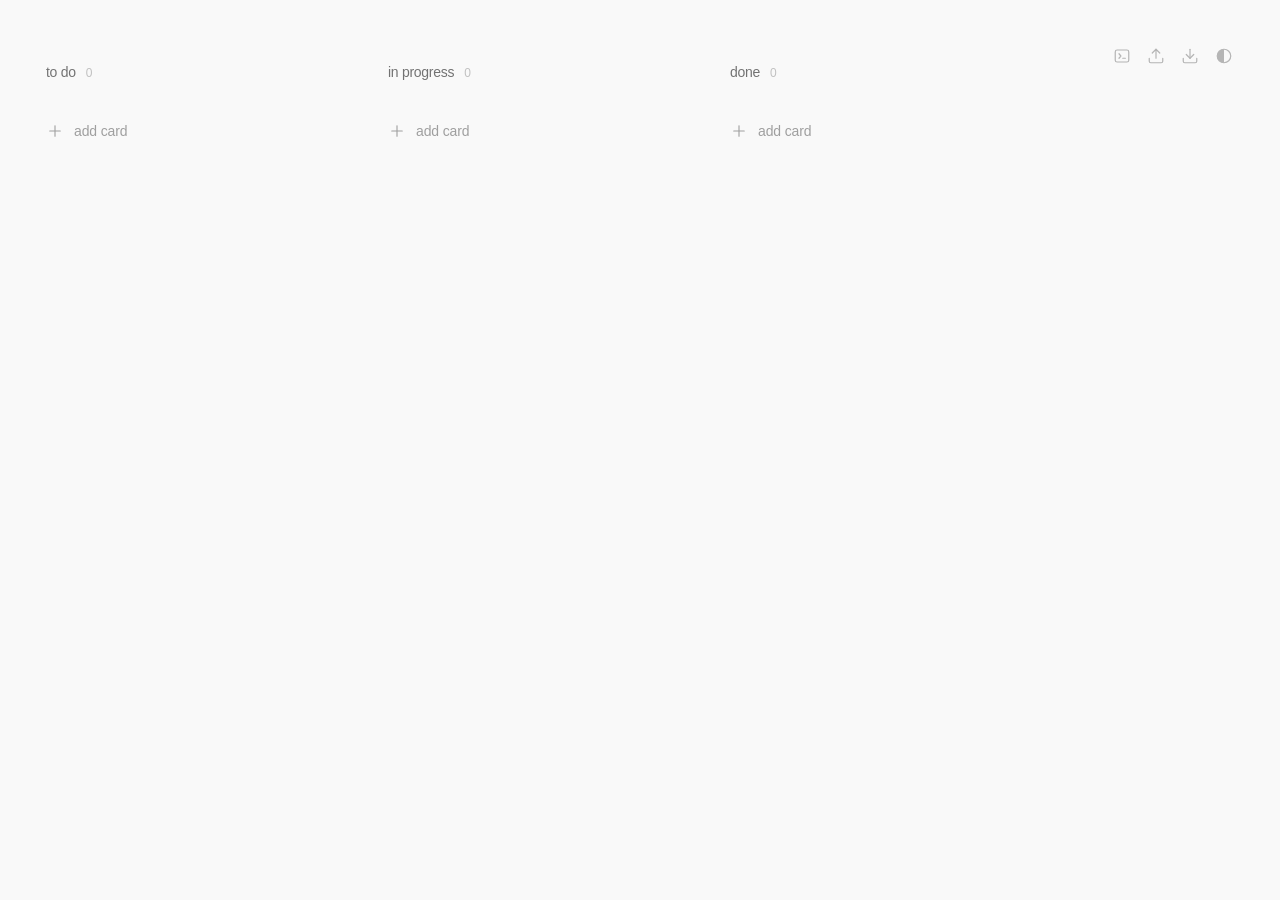
==== app.html @ bc3178d7 "fix: misspelling" ====
<!doctype html>
<html lang="en">
  <head>
    <meta charset="utf-8" />
    <meta name="viewport" content="width=device-width, initial-scale=1" />
    <title>trell0</title>
    <link rel="stylesheet" href="styles.css" />
    <script>
      (function () {
        try {
          var saved = localStorage.getItem("trell0-theme");
          if (saved) {
            document.documentElement.setAttribute("data-theme", saved);
          } else if (
            window.matchMedia &&
            window.matchMedia("(prefers-color-scheme: dark)").matches
          ) {
            document.documentElement.setAttribute("data-theme", "dark");
          }
        } catch (e) {}
      })();
    </script>
  </head>
  <body>
    <div class="board no-scrollbar" id="board"></div>

    <div class="top-actions" id="topActions">
      <button
        class="top-action"
        id="paletteBtn"
        aria-label="command palette"
        title="command palette (⌘⇧P)"
      ></button>
      <button
        class="top-action"
        id="importBtn"
        aria-label="import board"
        title="import board"
      ></button>
      <button
        class="top-action"
        id="exportBtn"
        aria-label="export board"
        title="export board"
      ></button>
      <button
        class="theme-toggle"
        id="themeToggle"
        aria-label="toggle theme"
        title="toggle theme"
      ></button>
    </div>
    <input type="file" id="importInput" accept=".json" hidden />

    <div class="editor-overlay" id="overlay">
      <div class="editor-backdrop" id="backdrop"></div>
      <div class="editor-modal" id="modal">
        <button class="editor-close" id="closeBtn" title="close (esc)"></button>
        <div class="status-wrap">
          <div class="status-bar status-visible" id="status">0 words</div>
        </div>
        <div class="editor-scroll no-scrollbar">
          <div class="editor-wrap">
            <div class="custom-cursor" id="cursor"></div>
            <div
              id="editor"
              class="text-base-style"
              contenteditable="true"
              spellcheck="false"
              data-placeholder="start writing..."
            ></div>
          </div>
        </div>
        <div class="card-color-picker" id="cardColorPicker"></div>
      </div>
    </div>

    <div class="palette-overlay" id="paletteOverlay">
      <div class="palette-backdrop" id="paletteBackdrop"></div>
      <div
        class="palette"
        id="palette"
        role="dialog"
        aria-label="command palette"
      >
        <div class="palette-input-row">
          <div class="palette-lead" id="paletteLead"></div>
          <input
            type="text"
            class="palette-input"
            id="paletteInput"
            autocomplete="off"
            autocapitalize="off"
            autocorrect="off"
            spellcheck="false"
            placeholder="type a command…"
          />
        </div>
        <div class="palette-divider"></div>
        <div class="palette-body no-scrollbar" id="paletteBody"></div>
        <div class="palette-footer" id="paletteFooter">
          <span class="fk"><kbd>↑</kbd><kbd>↓</kbd> navigate</span>
          <span class="fk"><kbd>↵</kbd> select</span>
          <span class="fk"><kbd>esc</kbd> close</span>
        </div>
      </div>
    </div>

    <div class="timer-stack" id="timerStack" aria-live="polite"></div>

    <script src="script.js"></script>
  </body>
</html>
---- styles.css ----
:root {
  --color-paper: #f9f9f9;
  --color-ink: #1a1a1a;
  --color-shelf: #ffffff;

  --bg: var(--color-paper);
  --fg: var(--color-ink);
  --sidebar: var(--color-shelf);
  --curve: cubic-bezier(0.16, 1, 0.3, 1);

  --card: #ffffff;
  --line: rgba(0, 0, 0, 0.06);
  --hover: rgba(0, 0, 0, 0.035);
  --card-shadow: 0 6px 20px -8px rgba(0, 0, 0, 0.25);

  color-scheme: light;
}

:root[data-theme="dark"] {
  --color-paper: #0d0d0f;
  --color-ink: #ececed;
  --color-shelf: #161618;

  --card: #1a1a1d;
  --line: rgba(255, 255, 255, 0.08);
  --hover: rgba(255, 255, 255, 0.05);
  --card-shadow: 0 10px 28px -12px rgba(0, 0, 0, 0.75);

  color-scheme: dark;
}

:root[data-theme="midnight"] {
  --color-paper: #0b0e1a;
  --color-ink: #b8c5e0;
  --color-shelf: #11152a;
  --card: #161b35;
  --line: rgba(255, 255, 255, 0.06);
  --hover: rgba(255, 255, 255, 0.04);
  --card-shadow: 0 10px 28px -12px rgba(0, 0, 0, 0.8);
  color-scheme: dark;
}

:root[data-theme="forest"] {
  --color-paper: #0d1610;
  --color-ink: #b8d0b8;
  --color-shelf: #121f16;
  --card: #172a1d;
  --line: rgba(255, 255, 255, 0.06);
  --hover: rgba(255, 255, 255, 0.04);
  --card-shadow: 0 10px 28px -12px rgba(0, 0, 0, 0.75);
  color-scheme: dark;
}

:root[data-theme="sunset"] {
  --color-paper: #fdf3ea;
  --color-ink: #3d2c24;
  --color-shelf: #fff7ef;
  --card: #fffcf5;
  --line: rgba(0, 0, 0, 0.07);
  --hover: rgba(0, 0, 0, 0.035);
  --card-shadow: 0 6px 20px -8px rgba(120, 60, 30, 0.2);
  color-scheme: light;
}

:root[data-theme="solarized-light"] {
  --color-paper: #fdf6e3;
  --color-ink: #657b83;
  --color-shelf: #eee8d5;
  --card: #fdf6e3;
  --line: rgba(0, 0, 0, 0.07);
  --hover: rgba(0, 0, 0, 0.04);
  --card-shadow: 0 6px 20px -8px rgba(0, 0, 0, 0.2);
  color-scheme: light;
}

:root[data-theme="catppuccin"] {
  --color-paper: #24273a;
  --color-ink: #cad3f5;
  --color-shelf: #1e2030;
  --card: #363a4f;
  --line: rgba(255, 255, 255, 0.06);
  --hover: rgba(255, 255, 255, 0.04);
  --card-shadow: 0 10px 28px -12px rgba(0, 0, 0, 0.8);
  color-scheme: dark;
}

:root[data-theme="solarized-dark"] {
  --color-paper: #002b36;
  --color-ink: #839496;
  --color-shelf: #073642;
  --card: #073642;
  --line: rgba(255, 255, 255, 0.08);
  --hover: rgba(255, 255, 255, 0.05);
  --card-shadow: 0 10px 28px -12px rgba(0, 0, 0, 0.75);
  color-scheme: dark;
}

* {
  box-sizing: border-box;
}

html,
body {
  height: 100%;
}

body {
  margin: 0;
  overflow: hidden;
  background-color: var(--bg);
  color: var(--fg);
  -webkit-font-smoothing: antialiased;
  -moz-osx-font-smoothing: grayscale;
  font-family: -apple-system, BlinkMacSystemFont, "Geist Variable", sans-serif;
  transition:
    background-color 0.5s,
    color 0.5s;
}

.no-scrollbar::-webkit-scrollbar {
  display: none;
}
.no-scrollbar {
  -ms-overflow-style: none;
  scrollbar-width: none;
}

.top-actions {
  position: fixed;
  top: 40px;
  right: 40px;
  z-index: 20;
  display: flex;
  align-items: center;
  gap: 2px;
}

.top-action {
  display: flex;
  align-items: center;
  justify-content: center;
  padding: 7px;
  line-height: 0;
  border: none;
  background: none;
  color: var(--fg);
  cursor: pointer;
  border-radius: 9px;
  opacity: 0.3;
  -webkit-tap-highlight-color: transparent;
  transition:
    opacity 0.2s var(--curve),
    background-color 0.2s var(--curve);
}
.top-action:hover {
  opacity: 0.85;
  background: var(--hover);
}
.top-action svg {
  width: 18px;
  height: 18px;
}

.theme-toggle {
  display: flex;
  align-items: center;
  justify-content: center;
  padding: 7px;
  line-height: 0;
  border: none;
  background: none;
  color: var(--fg);
  cursor: pointer;
  border-radius: 9px;
  opacity: 0.3;
  -webkit-tap-highlight-color: transparent;
  transition:
    opacity 0.2s var(--curve),
    background-color 0.2s var(--curve);
}
.theme-toggle:hover {
  opacity: 0.85;
  background: var(--hover);
}
.theme-toggle svg {
  width: 18px;
  height: 18px;
  animation: iconSwap 0.5s var(--curve);
  transition: transform 0.55s var(--curve);
}
.theme-toggle:hover svg {
  transform: rotate(35deg) scale(1.06);
}
@keyframes iconSwap {
  from {
    opacity: 0;
    transform: rotate(-40deg) scale(0.7);
  }
  to {
    opacity: 1;
    transform: rotate(0) scale(1);
  }
}

.theme-dropdown {
  position: fixed;
  z-index: 300;
  min-width: 170px;
  background: var(--sidebar);
  border: 1px solid var(--line);
  border-radius: 12px;
  box-shadow: 0 16px 48px -12px rgba(0, 0, 0, 0.4);
  padding: 6px;
  opacity: 0;
  transform: scale(0.96) translateY(-4px);
  pointer-events: none;
  transition:
    opacity 0.15s var(--curve),
    transform 0.2s var(--curve);
}
.theme-dropdown.open {
  opacity: 1;
  transform: scale(1) translateY(0);
  pointer-events: auto;
}
.theme-dropdown-item {
  display: flex;
  align-items: center;
  gap: 10px;
  width: 100%;
  padding: 8px 10px;
  border: none;
  background: none;
  color: var(--fg);
  font-family: inherit;
  font-size: 13.5px;
  text-align: left;
  cursor: pointer;
  border-radius: 8px;
  transition: background-color 0.12s var(--curve);
}
.theme-dropdown-item:hover {
  background: var(--hover);
}
.theme-dropdown-item .row-icon {
  width: 18px;
  flex: 0 0 auto;
  display: flex;
  align-items: center;
  justify-content: center;
  opacity: 0.5;
}
.theme-dropdown-item .row-icon svg {
  width: 15px;
  height: 15px;
}
.theme-dropdown-item .row-label {
  flex: 1;
  opacity: 0.8;
}

.board {
  height: 100%;
  width: 100%;
  display: flex;
  gap: 22px;
  align-items: flex-start;
  padding: 56px 40px 40px;
  overflow-x: auto;
  overflow-y: hidden;
}

.column {
  flex: 0 0 320px;
  max-height: 100%;
  display: flex;
  flex-direction: column;
  min-height: 0;
}

.column-header {
  display: flex;
  align-items: baseline;
  gap: 10px;
  padding: 8px 6px 14px;
}
.column-header .title {
  font-size: 14px;
  font-weight: 500;
  letter-spacing: -0.02em;
  text-transform: lowercase;
  opacity: 0.6;
}
.column-header .count {
  font-size: 12px;
  font-weight: 400;
  opacity: 0.25;
  letter-spacing: -0.01em;
}

.cards {
  position: relative;
  display: flex;
  flex-direction: column;
  overflow-y: auto;
  padding-bottom: 0;
  min-height: 12px;
  transition: background-color 0.2s var(--curve);
  border-radius: 16px;
}
.cards.drag-over {
  background-color: var(--hover);
}

.card {
  position: relative;
  background: var(--card-bg, var(--card));
  color: var(--card-fg, var(--fg));
  border: 1px solid var(--line);
  border-radius: 14px;
  padding: 14px 38px 14px 16px;
  margin-bottom: 8px;
  cursor: pointer;
  font-size: 15px;
  font-weight: 300;
  line-height: 1.5;
  letter-spacing: -0.01em;
  transition:
    transform 0.25s var(--curve),
    box-shadow 0.25s var(--curve),
    opacity 0.25s var(--curve),
    border-color 0.25s var(--curve),
    background-color 0.4s var(--curve),
    color 0.4s var(--curve);
}
.card:hover {
  transform: translateY(-1px);
  border-color: color-mix(in srgb, var(--fg) 14%, transparent);
  box-shadow: var(--card-shadow);
}
.card.dragging {
  opacity: 0.35;
}
.card-enter {
  animation: cardEnter 520ms var(--curve) both;
}
.card-removing {
  pointer-events: none;
  z-index: 5;
  animation: cardRemove 520ms var(--curve) forwards;
}
@keyframes cardEnter {
  from {
    opacity: 0;
    transform: translateY(18px) scale(0.96);
    filter: blur(8px);
  }
  to {
    opacity: 1;
    transform: translateY(0) scale(1);
    filter: blur(0);
  }
}
@keyframes cardRemove {
  0% {
    opacity: 1;
    transform: scale(1);
  }
  40% {
    opacity: 0.5;
    transform: translateY(-3px) scale(0.985);
  }
  100% {
    opacity: 0;
    transform: translateY(-10px) scale(0.94);
    filter: blur(6px);
  }
}
.card.empty .card-title {
  opacity: 0.25;
}
.card-title {
  display: block;
  text-transform: none;
  overflow-wrap: break-word;
  word-break: break-word;
}
.card-x {
  position: absolute;
  right: 10px;
  top: 50%;
  transform: translateY(-50%);
  padding: 5px;
  line-height: 0;
  border: none;
  background: none;
  color: inherit;
  cursor: pointer;
  opacity: 0;
  transition: opacity 0.2s var(--curve);
}
.card:hover .card-x {
  opacity: 0.35;
}
.card-x:hover {
  opacity: 1 !important;
}

.add-card {
  display: flex;
  align-items: center;
  gap: 10px;
  width: 100%;
  margin-top: 4px;
  padding: 12px 16px 12px 6px;
  border: none;
  background: none;
  color: var(--fg);
  cursor: pointer;
  border-radius: 12px;
  font-size: 14px;
  font-weight: 500;
  letter-spacing: -0.01em;
  text-transform: lowercase;
  opacity: 0.4;
  transition:
    opacity 0.2s,
    background-color 0.2s;
}
.add-card:hover {
  opacity: 0.9;
  background: var(--hover);
}

.icon {
  width: 18px;
  height: 18px;
  flex: 0 0 auto;
}

.editor-overlay {
  position: fixed;
  inset: 0;
  z-index: 100;
  display: flex;
  align-items: center;
  justify-content: center;
  padding: 32px;
  opacity: 0;
  pointer-events: none;
  transition: opacity 0.4s var(--curve);
}
.editor-overlay.open {
  opacity: 1;
  pointer-events: auto;
}
.editor-backdrop {
  position: absolute;
  inset: 0;
  background: color-mix(in srgb, var(--bg) 65%, transparent);
  -webkit-backdrop-filter: blur(8px);
  backdrop-filter: blur(8px);
}
.editor-modal {
  position: relative;
  z-index: 1;
  display: flex;
  flex-direction: column;
  width: 100%;
  max-width: 540px;
  max-height: 76vh;
  padding: 22px 24px 18px;
  background: var(--sidebar);
  border: 1px solid var(--line);
  border-radius: 20px;
  box-shadow: 0 30px 80px -24px rgba(0, 0, 0, 0.45);
  opacity: 0;
  transform: scale(0.985) translateY(8px);
  transition:
    opacity 0.4s var(--curve),
    transform 0.5s var(--curve),
    background-color 0.5s,
    border-color 0.5s;
}
.editor-overlay.open .editor-modal {
  opacity: 1;
  transform: scale(1) translateY(0);
}

.editor-close {
  position: absolute;
  top: 16px;
  right: 16px;
  z-index: 2;
  padding: 6px;
  line-height: 0;
  border: none;
  background: none;
  color: var(--fg);
  cursor: pointer;
  opacity: 0.25;
  transition: opacity 0.2s var(--curve);
}
.editor-close:hover {
  opacity: 0.9;
}

.status-wrap {
  display: flex;
  align-items: center;
  margin-bottom: 12px;
  padding-right: 34px;
}
.status-bar {
  font-size: 13px;
  font-weight: 300;
  letter-spacing: -0.02em;
  text-transform: lowercase;
  color: var(--fg);
  transition:
    opacity 0.3s var(--curve),
    transform 0.3s var(--curve),
    filter 0.3s var(--curve);
}
.status-visible {
  opacity: 0.4;
  transform: translateY(0);
}
.status-hidden {
  opacity: 0;
  transform: translateY(-5px);
}
.status-bar:hover {
  opacity: 1;
}

.card-color-picker {
  margin-top: 14px;
  display: flex;
  align-items: center;
  justify-content: flex-start;
  gap: 7px;
  opacity: 0;
  transform: translateY(-4px);
  pointer-events: none;
  transition:
    opacity 0.25s var(--curve),
    transform 0.25s var(--curve);
}
.editor-overlay.open .card-color-picker {
  opacity: 1;
  transform: translateY(0);
  pointer-events: auto;
}
.color-dot {
  width: 14px;
  height: 14px;
  border-radius: 999px;
  border: 1px solid color-mix(in srgb, var(--fg) 15%, transparent);
  background: var(--dot);
  cursor: pointer;
  opacity: 0.5;
  transform: scale(1);
  transition:
    opacity 0.2s var(--curve),
    transform 0.2s var(--curve),
    border-color 0.2s var(--curve);
}
.color-dot:hover {
  opacity: 0.9;
  transform: scale(1.06);
}
.color-dot.active {
  opacity: 1;
  transform: scale(1.1);
  border-color: color-mix(in srgb, var(--fg) 35%, transparent);
}

.editor-scroll {
  flex: 1;
  min-height: 0;
  width: 100%;
  padding: 4px 2px 6px;
  overflow-y: auto;
  scroll-behavior: smooth;
}
.editor-wrap {
  width: 100%;
  max-width: 100%;
  position: relative;
}

.custom-cursor {
  position: absolute;
  width: 1.5px;
  height: 1.2em;
  background: var(--fg);
  opacity: 0.4;
  pointer-events: none;
  z-index: 10;
  transform: translateY(15%);
  will-change: left, top;
  transition:
    left 80ms cubic-bezier(0.16, 1, 0.3, 1),
    top 80ms cubic-bezier(0.16, 1, 0.3, 1);
}

.text-base-style {
  font-family: inherit;
  font-size: 16px;
  font-weight: 300;
  line-height: 1.6;
  letter-spacing: -0.01em;
  white-space: pre-wrap;
  word-wrap: break-word;
  overflow-wrap: break-word;
  display: block;
  width: 100%;
  min-height: 160px;
  outline: none;
  color: var(--fg);
  caret-color: transparent !important;
}

[contenteditable] {
  caret-color: transparent !important;
}
[contenteditable]:empty:before {
  content: attr(data-placeholder);
  color: var(--fg);
  opacity: 0.2;
  pointer-events: none;
}

.char-fade {
  display: inline-block;
  opacity: 0;
  animation: char-entry 0.4s cubic-bezier(0.16, 1, 0.3, 1) forwards;
  will-change: transform, opacity;
}
.char-fade.stable {
  animation: none !important;
  opacity: 1 !important;
  transform: none !important;
}
@keyframes char-entry {
  from {
    opacity: 0;
    transform: translateY(2px);
    filter: blur(2px);
  }
  to {
    opacity: 1;
    transform: translateY(0);
    filter: blur(0);
  }
}

.palette-overlay {
  position: fixed;
  inset: 0;
  z-index: 200;
  display: flex;
  align-items: flex-start;
  justify-content: center;
  padding: 13vh 24px 24px;
  opacity: 0;
  pointer-events: none;
  transition: opacity 0.3s var(--curve);
}
.palette-overlay.open {
  opacity: 1;
  pointer-events: auto;
}
.palette-backdrop {
  position: absolute;
  inset: 0;
  background: color-mix(in srgb, var(--bg) 58%, transparent);
  -webkit-backdrop-filter: blur(7px);
  backdrop-filter: blur(7px);
}
.palette {
  position: relative;
  z-index: 1;
  display: flex;
  flex-direction: column;
  width: 100%;
  max-width: 560px;
  max-height: 64vh;
  background: var(--sidebar);
  border: 1px solid var(--line);
  border-radius: 18px;
  box-shadow: 0 30px 80px -24px rgba(0, 0, 0, 0.5);
  overflow: hidden;
  opacity: 0;
  transform: scale(0.98) translateY(-10px);
  transition:
    opacity 0.3s var(--curve),
    transform 0.42s var(--curve),
    background-color 0.5s,
    border-color 0.5s;
}
.palette-overlay.open .palette {
  opacity: 1;
  transform: scale(1) translateY(0);
}

.palette-input-row {
  display: flex;
  align-items: center;
  gap: 11px;
  padding: 16px 18px;
  flex: 0 0 auto;
}
.palette-lead {
  display: flex;
  align-items: center;
  line-height: 0;
  color: var(--fg);
  flex: 0 0 auto;
}
.palette-lead svg {
  width: 17px;
  height: 17px;
  opacity: 0.3;
}
.mode-chip {
  display: inline-flex;
  align-items: center;
  gap: 7px;
  padding: 5px 7px 5px 11px;
  border: 1px solid var(--line);
  border-radius: 9px;
  background: var(--hover);
  font-size: 13px;
  font-weight: 400;
  letter-spacing: -0.01em;
  text-transform: lowercase;
  color: var(--fg);
  opacity: 0.85;
  cursor: pointer;
  white-space: nowrap;
  transition:
    opacity 0.2s var(--curve),
    background-color 0.2s var(--curve);
}
.mode-chip:hover {
  opacity: 1;
  background: color-mix(in srgb, var(--fg) 8%, transparent);
}
.mode-chip-x {
  display: flex;
  align-items: center;
  line-height: 0;
  opacity: 0.55;
}
.mode-chip-x svg {
  width: 11px;
  height: 11px;
}
.palette-input {
  flex: 1;
  min-width: 0;
  border: none;
  background: none;
  outline: none;
  color: var(--fg);
  font-family: inherit;
  font-size: 17px;
  font-weight: 300;
  letter-spacing: -0.01em;
  padding: 2px 0;
}
.palette-input::placeholder {
  color: var(--fg);
  opacity: 0.25;
}
.palette-divider {
  height: 1px;
  background: var(--line);
  flex: 0 0 auto;
}
.palette-body {
  flex: 1;
  min-height: 0;
  overflow-y: auto;
  padding: 8px;
}
.palette-row {
  display: flex;
  align-items: center;
  gap: 13px;
  width: 100%;
  padding: 11px 12px;
  border: none;
  background: none;
  color: var(--fg);
  cursor: pointer;
  border-radius: 11px;
  text-align: left;
  font-family: inherit;
  transition: background-color 0.15s var(--curve);
  animation: rowEnter 0.3s var(--curve) both;
}
.palette-row:focus-visible {
  outline: none;
}
.palette-row.selected {
  background: var(--hover);
}
.row-icon {
  display: flex;
  align-items: center;
  line-height: 0;
  opacity: 0.5;
  flex: 0 0 auto;
  transition: opacity 0.15s var(--curve);
}
.palette-row.selected .row-icon {
  opacity: 0.75;
}
.row-icon svg {
  width: 18px;
  height: 18px;
}
.row-label {
  flex: 1;
  font-size: 14.5px;
  font-weight: 400;
  letter-spacing: -0.01em;
  text-transform: lowercase;
  opacity: 0.78;
}
.row-key {
  font-size: 13px;
  opacity: 0;
  transition: opacity 0.15s var(--curve);
  flex: 0 0 auto;
}
.palette-row.selected .row-key {
  opacity: 0.3;
}
@keyframes rowEnter {
  from {
    opacity: 0;
    transform: translateY(4px);
  }
  to {
    opacity: 1;
    transform: translateY(0);
  }
}
.palette-empty {
  padding: 22px 14px;
  font-size: 14px;
  font-weight: 300;
  letter-spacing: -0.01em;
  text-transform: lowercase;
  opacity: 0.3;
}
.palette-chips {
  display: flex;
  flex-wrap: wrap;
  gap: 7px;
  padding: 6px 6px 4px;
}
.palette-chip {
  display: inline-flex;
  align-items: center;
  gap: 7px;
  padding: 8px 13px;
  border: 1px solid var(--line);
  border-radius: 999px;
  background: none;
  color: var(--fg);
  cursor: pointer;
  font-family: inherit;
  font-size: 13.5px;
  font-weight: 400;
  letter-spacing: -0.01em;
  text-transform: lowercase;
  opacity: 0.6;
  transition:
    opacity 0.2s var(--curve),
    background-color 0.2s var(--curve),
    border-color 0.2s var(--curve);
}
.palette-chip:hover {
  opacity: 0.95;
  background: var(--hover);
}
.palette-chip.active {
  opacity: 1;
  border-color: color-mix(in srgb, var(--fg) 28%, transparent);
  background: var(--hover);
}
.chip-dot {
  width: 7px;
  height: 7px;
  border-radius: 999px;
  background: currentColor;
  opacity: 0.4;
  flex: 0 0 auto;
}
.palette-chip.active .chip-dot {
  opacity: 0.85;
}
.palette-hint {
  padding: 13px 12px 6px;
  font-size: 12.5px;
  font-weight: 300;
  letter-spacing: -0.01em;
  text-transform: lowercase;
  opacity: 0.32;
  transition:
    opacity 0.2s var(--curve),
    color 0.2s var(--curve);
}
.palette-hint.flash {
  opacity: 0.85;
  color: var(--fg);
}
.palette-footer {
  display: flex;
  align-items: center;
  gap: 16px;
  padding: 10px 16px;
  border-top: 1px solid var(--line);
  flex: 0 0 auto;
}
.palette-footer .fk {
  display: inline-flex;
  align-items: center;
  gap: 6px;
  font-size: 11.5px;
  font-weight: 300;
  letter-spacing: -0.01em;
  text-transform: lowercase;
  opacity: 0.3;
}
.palette-footer kbd {
  display: inline-flex;
  align-items: center;
  justify-content: center;
  min-width: 16px;
  height: 16px;
  padding: 0 4px;
  border: 1px solid var(--line);
  border-radius: 4px;
  font-family: inherit;
  font-size: 11px;
  line-height: 1;
  background: var(--hover);
  opacity: 0.9;
}

.timer-stack {
  position: fixed;
  right: 28px;
  bottom: 28px;
  z-index: 90;
  display: flex;
  flex-direction: column-reverse;
  align-items: flex-end;
  gap: 10px;
  pointer-events: none;
}
.timer-chip {
  display: flex;
  align-items: center;
  gap: 13px;
  padding: 11px 12px 11px 14px;
  background: var(--sidebar);
  border: 1px solid var(--line);
  border-radius: 14px;
  box-shadow: var(--card-shadow);
  -webkit-backdrop-filter: blur(6px);
  backdrop-filter: blur(6px);
  pointer-events: auto;
  animation: chipIn 0.45s var(--curve) both;
  transition:
    border-color 0.3s var(--curve),
    background-color 0.5s;
}
.timer-chip.removing {
  animation: chipOut 0.4s var(--curve) forwards;
  pointer-events: none;
}
@keyframes chipIn {
  from {
    opacity: 0;
    transform: translateY(10px) scale(0.96);
    filter: blur(4px);
  }
  to {
    opacity: 1;
    transform: translateY(0) scale(1);
    filter: blur(0);
  }
}
@keyframes chipOut {
  to {
    opacity: 0;
    transform: translateY(6px) scale(0.95);
    filter: blur(4px);
  }
}
.timer-indicator {
  position: relative;
  width: 34px;
  height: 34px;
  flex: 0 0 auto;
  display: flex;
  align-items: center;
  justify-content: center;
}
.timer-ring-svg {
  position: absolute;
  inset: 0;
  width: 34px;
  height: 34px;
  transform: rotate(-90deg);
}
.timer-ring-track {
  fill: none;
  stroke: var(--fg);
  stroke-width: 2.5;
  opacity: 0.12;
}
.timer-ring-progress {
  fill: none;
  stroke: var(--fg);
  stroke-width: 2.5;
  stroke-linecap: round;
  opacity: 0.55;
  transition:
    stroke-dashoffset 0.3s linear,
    opacity 0.3s var(--curve);
}
.timer-icon-mini {
  line-height: 0;
  opacity: 0.5;
}
.timer-icon-mini svg {
  width: 15px;
  height: 15px;
}
.timer-dot {
  width: 9px;
  height: 9px;
  border-radius: 999px;
  background: var(--fg);
  opacity: 0.6;
  animation: dotPulse 1.8s var(--curve) infinite;
}
@keyframes dotPulse {
  0%,
  100% {
    opacity: 0.25;
    transform: scale(0.85);
  }
  50% {
    opacity: 0.7;
    transform: scale(1);
  }
}
.timer-main {
  display: flex;
  flex-direction: column;
  gap: 1px;
  min-width: 58px;
}
.timer-time {
  font-size: 16px;
  font-weight: 400;
  letter-spacing: -0.01em;
  font-variant-numeric: tabular-nums;
  font-feature-settings: "tnum";
  color: var(--fg);
  opacity: 0.9;
}
.timer-sub {
  font-size: 11px;
  font-weight: 300;
  letter-spacing: 0;
  text-transform: lowercase;
  opacity: 0.35;
}
.timer-actions {
  display: flex;
  align-items: center;
  gap: 2px;
  flex: 0 0 auto;
}
.timer-btn {
  display: flex;
  align-items: center;
  justify-content: center;
  width: 28px;
  height: 28px;
  padding: 0;
  border: none;
  background: none;
  color: var(--fg);
  cursor: pointer;
  border-radius: 8px;
  line-height: 0;
  opacity: 0.4;
  -webkit-tap-highlight-color: transparent;
  transition:
    opacity 0.2s var(--curve),
    background-color 0.2s var(--curve);
}
.timer-btn:hover {
  opacity: 0.9;
  background: var(--hover);
}
.timer-btn svg {
  width: 15px;
  height: 15px;
}
.timer-chip.done {
  animation: chipDone 1.7s var(--curve) infinite;
  border-color: color-mix(in srgb, var(--fg) 26%, transparent);
}
.timer-chip.done .timer-ring-progress {
  opacity: 0;
}
.timer-chip.done .timer-time {
  opacity: 1;
  font-weight: 500;
}
@keyframes chipDone {
  0%,
  100% {
    box-shadow: var(--card-shadow);
  }
  50% {
    box-shadow:
      var(--card-shadow),
      0 0 0 4px color-mix(in srgb, var(--fg) 7%, transparent);
  }
}
.timer-chip.phase-break .timer-ring-progress {
  stroke: #4caf8d;
  opacity: 0.65;
}
.timer-chip.phase-work .timer-ring-progress {
  stroke: #e85d4a;
  opacity: 0.65;
}

@media (max-width: 640px) {
  .board {
    gap: 14px;
    padding: 44px 16px 24px;
    scroll-snap-type: x mandatory;
    -webkit-overflow-scrolling: touch;
  }
  .column {
    flex: 0 0 85vw;
    scroll-snap-align: center;
  }
  .top-actions {
    top: 14px;
    right: 16px;
  }
  .top-action {
    padding: 10px;
  }
  .top-action svg {
    width: 20px;
    height: 20px;
  }
  .theme-toggle {
    padding: 10px;
  }
  .theme-toggle svg {
    width: 20px;
    height: 20px;
  }
  .card {
    padding: 16px 40px 16px 16px;
    font-size: 16px;
    margin-bottom: 10px;
    border-radius: 16px;
    -webkit-tap-highlight-color: transparent;
  }
  .card-x {
    opacity: 0.35;
    padding: 8px;
  }
  .card-x svg {
    width: 16px;
    height: 16px;
  }
  .add-card {
    padding: 14px 16px 14px 8px;
    font-size: 15px;
    min-height: 48px;
  }
  .add-card .icon {
    width: 20px;
    height: 20px;
  }
  .editor-overlay {
    padding: 12px;
    align-items: flex-end;
  }
  .editor-modal {
    max-width: 100%;
    max-height: 85vh;
    padding: 20px 16px 16px;
    border-radius: 20px 20px 0 0;
    transform: translateY(20px);
  }
  .editor-scroll {
    max-height: 60vh;
  }
  .editor-close {
    padding: 10px;
    top: 12px;
    right: 12px;
  }
  .text-base-style {
    font-size: 16px;
    min-height: 120px;
  }
  .card-color-picker {
    gap: 10px;
    padding-bottom: env(safe-area-inset-bottom, 8px);
  }
  .color-dot {
    width: 20px;
    height: 20px;
    padding: 0;
    min-width: 20px;
  }
  .status-bar {
    font-size: 14px;
  }

  .palette-overlay {
    padding: 8vh 12px 12px;
  }
  .palette {
    max-height: 72vh;
  }
  .palette-input {
    font-size: 17px;
  }
  .palette-footer {
    display: none;
  }
  .timer-stack {
    right: 12px;
    bottom: calc(12px + env(safe-area-inset-bottom, 0px));
    gap: 8px;
  }
  .timer-btn {
    width: 32px;
    height: 32px;
  }
  .timer-btn svg {
    width: 16px;
    height: 16px;
  }
}

@media (max-width: 380px) {
  .board {
    padding: 40px 12px 20px;
    gap: 12px;
  }
  .column {
    flex: 0 0 88vw;
  }
  .column-header {
    padding: 6px 4px 10px;
  }
  .editor-modal {
    padding: 16px 12px 12px;
  }
}

@media (min-width: 641px) and (max-width: 1024px) {
  .board {
    padding: 56px 24px 32px;
    gap: 18px;
  }
  .column {
    flex: 0 0 280px;
  }
}

@media (prefers-reduced-motion: reduce) {
  *,
  *::before,
  *::after {
    animation-duration: 0.01ms !important;
    animation-iteration-count: 1 !important;
    transition-duration: 0.01ms !important;
  }
}
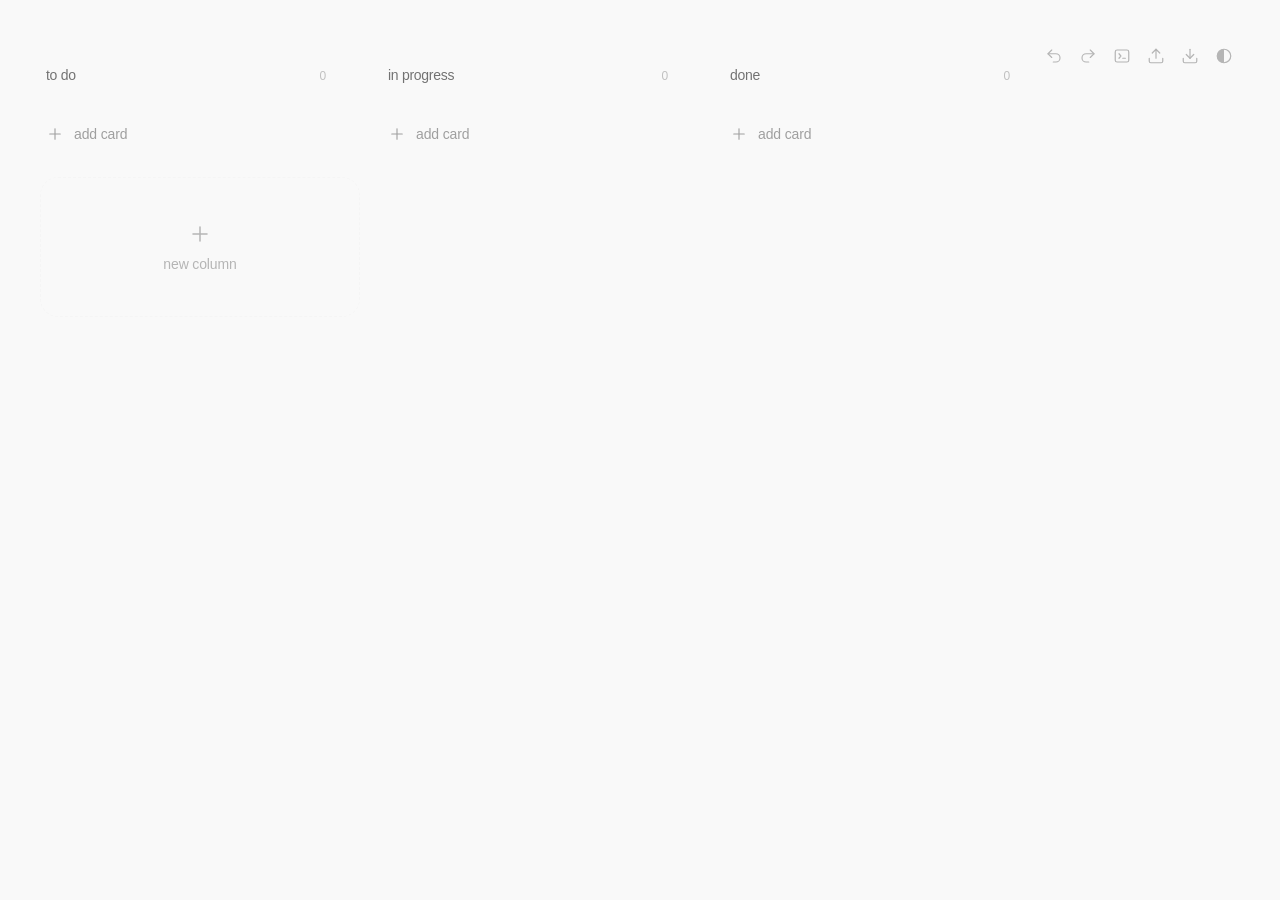
==== commit 826e5953: "feat: undo/redo" ====
--- a/app.html
+++ b/app.html
@@ -25,6 +25,18 @@
     <div class="board no-scrollbar" id="board"></div>
 
     <div class="top-actions" id="topActions">
+      <button
+        class="top-action"
+        id="undoBtn"
+        aria-label="undo"
+        title="undo (⌘Z)"
+      ></button>
+      <button
+        class="top-action"
+        id="redoBtn"
+        aria-label="redo"
+        title="redo (⌘⇧Z)"
+      ></button>
       <button
         class="top-action"
         id="paletteBtn"
@@ -58,6 +70,7 @@
         <button class="editor-close" id="closeBtn" title="close (esc)"></button>
         <div class="status-wrap">
           <div class="status-bar status-visible" id="status">0 words</div>
+          <div class="editor-tags-area" id="editorTagsArea"></div>
         </div>
         <div class="editor-scroll no-scrollbar">
           <div class="editor-wrap">
--- a/styles.css
+++ b/styles.css
@@ -263,11 +263,12 @@
   height: 100%;
   width: 100%;
   display: flex;
+  flex-wrap: wrap;
+  align-content: flex-start;
   gap: 22px;
-  align-items: flex-start;
   padding: 56px 40px 40px;
-  overflow-x: auto;
-  overflow-y: hidden;
+  overflow-y: auto;
+  overflow-x: hidden;
 }
 
 .column {
@@ -296,6 +297,73 @@
   font-weight: 400;
   opacity: 0.25;
   letter-spacing: -0.01em;
+}
+
+.column-header .title {
+  flex: 1;
+  min-width: 0;
+}
+.column-header .title[contenteditable="true"] {
+  outline: none;
+  background: var(--hover);
+  padding: 2px 6px;
+  border-radius: 6px;
+  opacity: 1;
+}
+
+.column-x {
+  display: flex;
+  align-items: center;
+  justify-content: center;
+  padding: 2px;
+  line-height: 0;
+  border: none;
+  background: none;
+  color: var(--fg);
+  cursor: pointer;
+  border-radius: 6px;
+  opacity: 0;
+  flex: 0 0 auto;
+  transition: opacity 0.2s var(--curve);
+}
+.column-header:hover .column-x {
+  opacity: 0.3;
+}
+.column-x:hover {
+  opacity: 1 !important;
+}
+.column-x svg {
+  width: 14px;
+  height: 14px;
+}
+
+.column.dragging {
+  opacity: 0.35;
+}
+
+.card-tags {
+  display: flex;
+  flex-wrap: wrap;
+  gap: 4px;
+  margin-bottom: 7px;
+}
+.tag-chip {
+  font-size: 10px;
+  font-weight: 500;
+  letter-spacing: 0.01em;
+  text-transform: lowercase;
+  padding: 1px 7px;
+  border-radius: 999px;
+  background: color-mix(in srgb, var(--fg) 6%, transparent);
+  color: var(--fg);
+  opacity: 0.45;
+  border: 1px solid color-mix(in srgb, var(--fg) 6%, transparent);
+  transition:
+    opacity 0.2s var(--curve),
+    background 0.2s var(--curve);
+}
+.card:hover .tag-chip {
+  opacity: 0.8;
 }
 
 .cards {
@@ -432,6 +500,39 @@
   background: var(--hover);
 }
 
+.add-column {
+  flex: 0 0 320px;
+  display: flex;
+  flex-direction: column;
+  align-items: center;
+  justify-content: center;
+  gap: 10px;
+  min-height: 140px;
+  border: 1.5px dashed var(--line);
+  border-radius: 18px;
+  background: none;
+  color: var(--fg);
+  cursor: pointer;
+  font-family: inherit;
+  font-size: 14px;
+  font-weight: 400;
+  letter-spacing: -0.01em;
+  text-transform: lowercase;
+  opacity: 0.3;
+  transition:
+    opacity 0.25s var(--curve),
+    background-color 0.25s var(--curve);
+  -webkit-tap-highlight-color: transparent;
+}
+.add-column:hover {
+  opacity: 0.7;
+  background: var(--hover);
+}
+.add-column svg {
+  width: 24px;
+  height: 24px;
+}
+
 .icon {
   width: 18px;
   height: 18px;
@@ -511,6 +612,83 @@
   margin-bottom: 12px;
   padding-right: 34px;
 }
+
+.editor-tags-area {
+  display: flex;
+  align-items: center;
+  flex-wrap: wrap;
+  gap: 7px;
+  margin-left: 14px;
+  flex: 1;
+  min-width: 0;
+}
+.editor-tag-chip {
+  display: inline-flex;
+  align-items: center;
+  gap: 5px;
+  font-size: 11.5px;
+  font-weight: 300;
+  padding: 2px 8px;
+  border-radius: 999px;
+  background: var(--hover);
+  color: var(--fg);
+  border: 1px solid var(--line);
+  opacity: 0.8;
+  white-space: nowrap;
+}
+.editor-tag-x {
+  line-height: 0;
+  opacity: 0.35;
+  cursor: pointer;
+  transition: opacity 0.2s;
+  padding: 2px;
+}
+.editor-tag-x:hover {
+  opacity: 1;
+}
+.add-tag-trigger {
+  display: flex;
+  align-items: center;
+  justify-content: center;
+  width: 20px;
+  height: 20px;
+  border: none;
+  background: none;
+  color: var(--fg);
+  opacity: 0.25;
+  cursor: pointer;
+  border-radius: 6px;
+  transition:
+    opacity 0.2s,
+    background 0.2s;
+}
+.add-tag-trigger:hover {
+  opacity: 0.9;
+  background: var(--hover);
+}
+.tag-input-box {
+  width: 0;
+  opacity: 0;
+  overflow: hidden;
+  transition:
+    width 0.3s var(--curve),
+    opacity 0.3s var(--curve);
+}
+.tag-input-box.open {
+  width: 90px;
+  opacity: 1;
+}
+.tag-input-field {
+  width: 100%;
+  border: none;
+  background: none;
+  outline: none;
+  font-family: inherit;
+  font-size: 12px;
+  color: var(--fg);
+  padding: 0 4px;
+}
+
 .status-bar {
   font-size: 13px;
   font-weight: 300;
@@ -1152,14 +1330,27 @@
 
 @media (max-width: 640px) {
   .board {
+    flex-wrap: nowrap;
+    overflow-x: auto;
+    overflow-y: hidden;
     gap: 14px;
     padding: 44px 16px 24px;
-    scroll-snap-type: x mandatory;
     -webkit-overflow-scrolling: touch;
+    scroll-snap-type: x proximity;
   }
   .column {
-    flex: 0 0 85vw;
-    scroll-snap-align: center;
+    flex: 0 0 80vw;
+    max-width: 320px;
+    height: 100%;
+    scroll-snap-align: start;
+  }
+  .cards {
+    flex: 1;
+  }
+  .add-column {
+    flex: 0 0 80vw;
+    max-width: 320px;
+    scroll-snap-align: start;
   }
   .top-actions {
     top: 14px;
@@ -1194,6 +1385,9 @@
     width: 16px;
     height: 16px;
   }
+  .column-x {
+    opacity: 0.35;
+  }
   .add-card {
     padding: 14px 16px 14px 8px;
     font-size: 15px;
@@ -1203,6 +1397,7 @@
     width: 20px;
     height: 20px;
   }
+
   .editor-overlay {
     padding: 12px;
     align-items: flex-end;
@@ -1273,10 +1468,15 @@
     gap: 12px;
   }
   .column {
-    flex: 0 0 88vw;
+    flex: 0 0 92vw;
+    min-width: 0;
   }
   .column-header {
     padding: 6px 4px 10px;
+  }
+  .add-column {
+    flex: 0 0 92vw;
+    min-width: 0;
   }
   .editor-modal {
     padding: 16px 12px 12px;
@@ -1289,6 +1489,9 @@
     gap: 18px;
   }
   .column {
+    flex: 0 0 280px;
+  }
+  .add-column {
     flex: 0 0 280px;
   }
 }
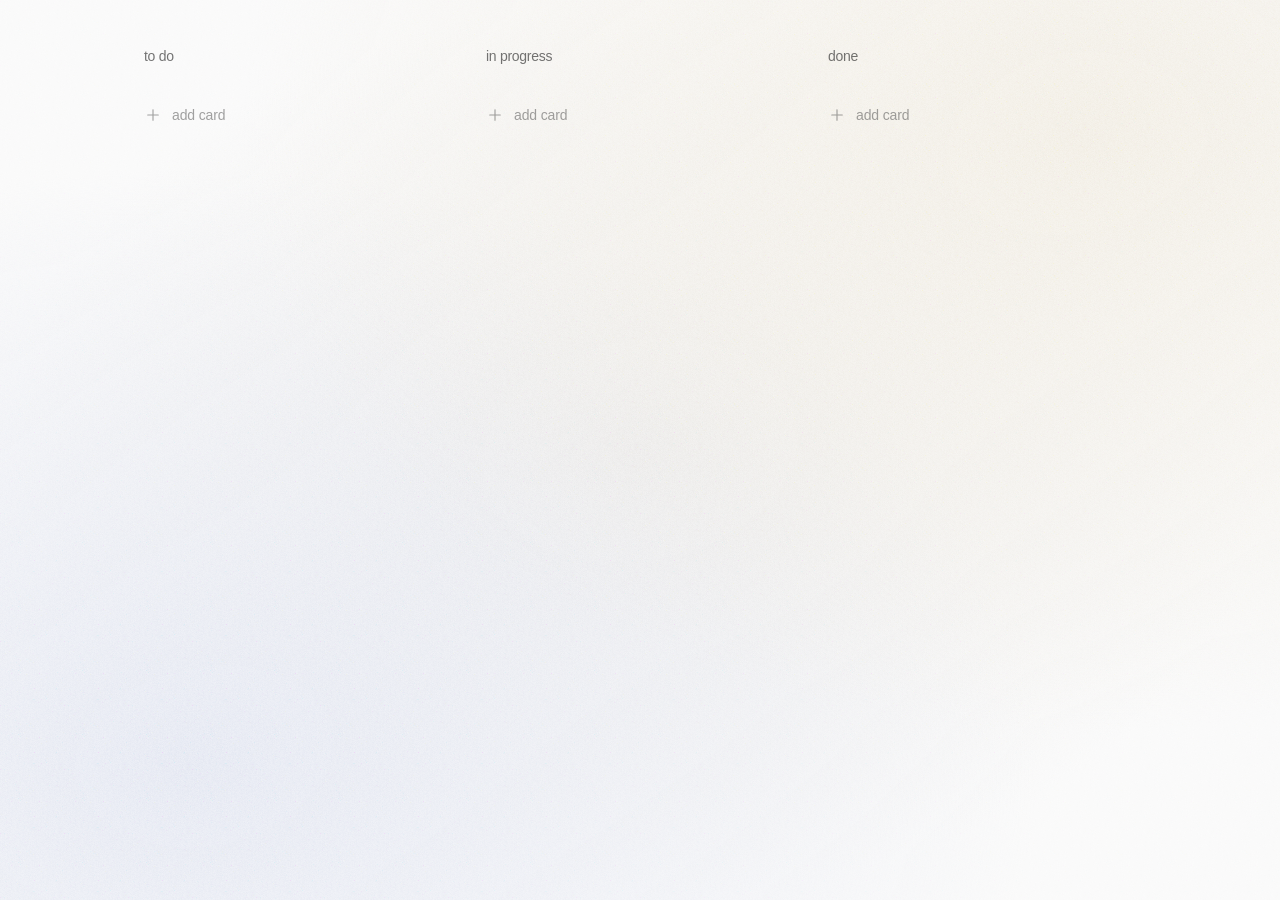
==== commit 1d4c6482: "feat: redesign" ====
--- a/app.html
+++ b/app.html
@@ -24,44 +24,6 @@
   <body>
     <div class="board no-scrollbar" id="board"></div>
 
-    <div class="top-actions" id="topActions">
-      <button
-        class="top-action"
-        id="undoBtn"
-        aria-label="undo"
-        title="undo (⌘Z)"
-      ></button>
-      <button
-        class="top-action"
-        id="redoBtn"
-        aria-label="redo"
-        title="redo (⌘⇧Z)"
-      ></button>
-      <button
-        class="top-action"
-        id="paletteBtn"
-        aria-label="command palette"
-        title="command palette (⌘⇧P)"
-      ></button>
-      <button
-        class="top-action"
-        id="importBtn"
-        aria-label="import board"
-        title="import board"
-      ></button>
-      <button
-        class="top-action"
-        id="exportBtn"
-        aria-label="export board"
-        title="export board"
-      ></button>
-      <button
-        class="theme-toggle"
-        id="themeToggle"
-        aria-label="toggle theme"
-        title="toggle theme"
-      ></button>
-    </div>
     <input type="file" id="importInput" accept=".json" hidden />
 
     <div class="editor-overlay" id="overlay">
--- a/styles.css
+++ b/styles.css
@@ -12,6 +12,8 @@
   --line: rgba(0, 0, 0, 0.06);
   --hover: rgba(0, 0, 0, 0.035);
   --card-shadow: 0 6px 20px -8px rgba(0, 0, 0, 0.25);
+  --grad-1: #f0ebe0;
+  --grad-2: #e0e4f0;
 
   color-scheme: light;
 }
@@ -25,6 +27,8 @@
   --line: rgba(255, 255, 255, 0.08);
   --hover: rgba(255, 255, 255, 0.05);
   --card-shadow: 0 10px 28px -12px rgba(0, 0, 0, 0.75);
+  --grad-1: #0a0a18;
+  --grad-2: #16102a;
 
   color-scheme: dark;
 }
@@ -37,6 +41,8 @@
   --line: rgba(255, 255, 255, 0.06);
   --hover: rgba(255, 255, 255, 0.04);
   --card-shadow: 0 10px 28px -12px rgba(0, 0, 0, 0.8);
+  --grad-1: #060a1a;
+  --grad-2: #0f0a2a;
   color-scheme: dark;
 }
 
@@ -48,6 +54,101 @@
   --line: rgba(255, 255, 255, 0.06);
   --hover: rgba(255, 255, 255, 0.04);
   --card-shadow: 0 10px 28px -12px rgba(0, 0, 0, 0.75);
+  --grad-1: #070d0a;
+  --grad-2: #06100e;
+  color-scheme: dark;
+}
+
+:root[data-theme="sunset"] {
+  --color-paper: #fdf3ea;
+  --color-ink: #3a2a24;
+  --color-shelf: #ffffff;
+  --card: #ffffff;
+  --line: rgba(0, 0, 0, 0.06);
+  --hover: rgba(0, 0, 0, 0.035);
+  --card-shadow: 0 6px 20px -8px rgba(0, 0, 0, 0.25);
+  --grad-1: #f5e6d3;
+  --grad-2: #f0d0c0;
+  color-scheme: light;
+}
+
+:root[data-theme="solarized-light"] {
+  --color-paper: #fdf6e3;
+  --color-ink: #586e75;
+  --color-shelf: #eee8d5;
+  --card: #fdf6e3;
+  --line: rgba(0, 0, 0, 0.1);
+  --hover: rgba(0, 0, 0, 0.06);
+  --card-shadow: 0 6px 20px -8px rgba(0, 0, 0, 0.25);
+  --grad-1: #f0eee0;
+  --grad-2: #d8e4f0;
+  color-scheme: light;
+}
+
+:root[data-theme="catppuccin"] {
+  --color-paper: #1e1e2e;
+  --color-ink: #cdd6f4;
+  --color-shelf: #181825;
+  --card: #252540;
+  --line: rgba(255, 255, 255, 0.06);
+  --hover: rgba(255, 255, 255, 0.05);
+  --card-shadow: 0 10px 28px -12px rgba(0, 0, 0, 0.75);
+  --grad-1: #11101a;
+  --grad-2: #1a142a;
+  color-scheme: dark;
+}
+
+:root[data-theme="solarized-dark"] {
+  --color-paper: #002b36;
+  --color-ink: #839496;
+  --color-shelf: #073642;
+  --card: #073642;
+  --line: rgba(255, 255, 255, 0.08);
+  --hover: rgba(255, 255, 255, 0.06);
+  --card-shadow: 0 10px 28px -12px rgba(0, 0, 0, 0.75);
+  --grad-1: #0a1410;
+  --grad-2: #14100a;
+  color-scheme: dark;
+}
+
+:root[data-theme="dark"] {
+  --color-paper: #0d0d0f;
+  --color-ink: #ececed;
+  --color-shelf: #161618;
+
+  --card: #1a1a1d;
+  --line: rgba(255, 255, 255, 0.08);
+  --hover: rgba(255, 255, 255, 0.05);
+  --card-shadow: 0 10px 28px -12px rgba(0, 0, 0, 0.75);
+  --grad-1: #0a0a18;
+  --grad-2: #16102a;
+
+  color-scheme: dark;
+}
+
+:root[data-theme="midnight"] {
+  --color-paper: #0b0e1a;
+  --color-ink: #b8c5e0;
+  --color-shelf: #11152a;
+  --card: #161b35;
+  --line: rgba(255, 255, 255, 0.06);
+  --hover: rgba(255, 255, 255, 0.04);
+  --card-shadow: 0 10px 28px -12px rgba(0, 0, 0, 0.8);
+  --grad-1: #060a1a;
+  --grad-2: #0f0a2a;
+  color-scheme: dark;
+}
+
+:root[data-theme="forest"] {
+  --color-paper: #0d1610;
+  --color-ink: #b8d0b8;
+  --color-shelf: #121f16;
+  --card: #172a1d;
+  --line: rgba(255, 255, 255, 0.06);
+  --hover: rgba(255, 255, 255, 0.04);
+  --card-shadow: 0 10px 28px -12px rgba(0, 0, 0, 0.75);
+  --grad-1: #070d0a;
+  --grad-2: #06100e;
   color-scheme: dark;
 }
 
@@ -59,6 +160,8 @@
   --line: rgba(0, 0, 0, 0.07);
   --hover: rgba(0, 0, 0, 0.035);
   --card-shadow: 0 6px 20px -8px rgba(120, 60, 30, 0.2);
+  --grad-1: #f5e6d3;
+  --grad-2: #f0d0c0;
   color-scheme: light;
 }
 
@@ -70,6 +173,8 @@
   --line: rgba(0, 0, 0, 0.07);
   --hover: rgba(0, 0, 0, 0.04);
   --card-shadow: 0 6px 20px -8px rgba(0, 0, 0, 0.2);
+  --grad-1: #f0eee0;
+  --grad-2: #d8e4f0;
   color-scheme: light;
 }
 
@@ -81,17 +186,8 @@
   --line: rgba(255, 255, 255, 0.06);
   --hover: rgba(255, 255, 255, 0.04);
   --card-shadow: 0 10px 28px -12px rgba(0, 0, 0, 0.8);
-  color-scheme: dark;
-}
-
-:root[data-theme="solarized-dark"] {
-  --color-paper: #002b36;
-  --color-ink: #839496;
-  --color-shelf: #073642;
-  --card: #073642;
-  --line: rgba(255, 255, 255, 0.08);
-  --hover: rgba(255, 255, 255, 0.05);
-  --card-shadow: 0 10px 28px -12px rgba(0, 0, 0, 0.75);
+  --grad-1: #11101a;
+  --grad-2: #1a142a;
   color-scheme: dark;
 }
 
@@ -117,6 +213,35 @@
     color 0.5s;
 }
 
+body::before {
+  content: "";
+  position: fixed;
+  inset: 0;
+  z-index: -2;
+  pointer-events: none;
+  background:
+    radial-gradient(ellipse at 85% 15%, var(--grad-1) 0%, transparent 55%),
+    radial-gradient(ellipse at 15% 85%, var(--grad-2) 0%, transparent 55%),
+    radial-gradient(
+      ellipse at 50% 50%,
+      color-mix(in srgb, var(--grad-1) 60%, var(--grad-2)) 0%,
+      transparent 70%
+    );
+}
+
+body::after {
+  content: "";
+  position: fixed;
+  inset: 0;
+  z-index: -1;
+  pointer-events: none;
+  opacity: 0.85;
+  mix-blend-mode: overlay;
+  filter: contrast(1000%) brightness(80%);
+  background-image: url("data:image/svg+xml,%3Csvg viewBox='0 0 200 200' xmlns='http://www.w3.org/2000/svg'%3E%3Cfilter id='n'%3E%3CfeTurbulence type='fractalNoise' baseFrequency='4' numOctaves='6' stitchTiles='stitch'/%3E%3C/filter%3E%3Crect width='100%25' height='100%25' filter='url(%23n)'/%3E%3C/svg%3E");
+  background-size: 64px;
+}
+
 .no-scrollbar::-webkit-scrollbar {
   display: none;
 }
@@ -125,148 +250,15 @@
   scrollbar-width: none;
 }
 
-.top-actions {
-  position: fixed;
-  top: 40px;
-  right: 40px;
-  z-index: 20;
-  display: flex;
-  align-items: center;
-  gap: 2px;
-}
-
-.top-action {
-  display: flex;
-  align-items: center;
-  justify-content: center;
-  padding: 7px;
-  line-height: 0;
-  border: none;
-  background: none;
-  color: var(--fg);
-  cursor: pointer;
-  border-radius: 9px;
-  opacity: 0.3;
-  -webkit-tap-highlight-color: transparent;
-  transition:
-    opacity 0.2s var(--curve),
-    background-color 0.2s var(--curve);
-}
-.top-action:hover {
-  opacity: 0.85;
-  background: var(--hover);
-}
-.top-action svg {
-  width: 18px;
-  height: 18px;
-}
-
-.theme-toggle {
-  display: flex;
-  align-items: center;
-  justify-content: center;
-  padding: 7px;
-  line-height: 0;
-  border: none;
-  background: none;
-  color: var(--fg);
-  cursor: pointer;
-  border-radius: 9px;
-  opacity: 0.3;
-  -webkit-tap-highlight-color: transparent;
-  transition:
-    opacity 0.2s var(--curve),
-    background-color 0.2s var(--curve);
-}
-.theme-toggle:hover {
-  opacity: 0.85;
-  background: var(--hover);
-}
-.theme-toggle svg {
-  width: 18px;
-  height: 18px;
-  animation: iconSwap 0.5s var(--curve);
-  transition: transform 0.55s var(--curve);
-}
-.theme-toggle:hover svg {
-  transform: rotate(35deg) scale(1.06);
-}
-@keyframes iconSwap {
-  from {
-    opacity: 0;
-    transform: rotate(-40deg) scale(0.7);
-  }
-  to {
-    opacity: 1;
-    transform: rotate(0) scale(1);
-  }
-}
-
-.theme-dropdown {
-  position: fixed;
-  z-index: 300;
-  min-width: 170px;
-  background: var(--sidebar);
-  border: 1px solid var(--line);
-  border-radius: 12px;
-  box-shadow: 0 16px 48px -12px rgba(0, 0, 0, 0.4);
-  padding: 6px;
-  opacity: 0;
-  transform: scale(0.96) translateY(-4px);
-  pointer-events: none;
-  transition:
-    opacity 0.15s var(--curve),
-    transform 0.2s var(--curve);
-}
-.theme-dropdown.open {
-  opacity: 1;
-  transform: scale(1) translateY(0);
-  pointer-events: auto;
-}
-.theme-dropdown-item {
-  display: flex;
-  align-items: center;
-  gap: 10px;
-  width: 100%;
-  padding: 8px 10px;
-  border: none;
-  background: none;
-  color: var(--fg);
-  font-family: inherit;
-  font-size: 13.5px;
-  text-align: left;
-  cursor: pointer;
-  border-radius: 8px;
-  transition: background-color 0.12s var(--curve);
-}
-.theme-dropdown-item:hover {
-  background: var(--hover);
-}
-.theme-dropdown-item .row-icon {
-  width: 18px;
-  flex: 0 0 auto;
-  display: flex;
-  align-items: center;
-  justify-content: center;
-  opacity: 0.5;
-}
-.theme-dropdown-item .row-icon svg {
-  width: 15px;
-  height: 15px;
-}
-.theme-dropdown-item .row-label {
-  flex: 1;
-  opacity: 0.8;
-}
-
 .board {
   height: 100%;
   width: 100%;
   display: flex;
   flex-wrap: wrap;
   align-content: flex-start;
+  justify-content: center;
   gap: 22px;
-  padding: 56px 40px 40px;
+  padding: 40px 40px 0;
   overflow-y: auto;
   overflow-x: hidden;
 }
@@ -277,8 +269,8 @@
   display: flex;
   flex-direction: column;
   min-height: 0;
-}
-
+  background: none;
+}
 .column-header {
   display: flex;
   align-items: baseline;
@@ -292,12 +284,6 @@
   text-transform: lowercase;
   opacity: 0.6;
 }
-.column-header .count {
-  font-size: 12px;
-  font-weight: 400;
-  opacity: 0.25;
-  letter-spacing: -0.01em;
-}
 
 .column-header .title {
   flex: 1;
@@ -309,36 +295,6 @@
   padding: 2px 6px;
   border-radius: 6px;
   opacity: 1;
-}
-
-.column-x {
-  display: flex;
-  align-items: center;
-  justify-content: center;
-  padding: 2px;
-  line-height: 0;
-  border: none;
-  background: none;
-  color: var(--fg);
-  cursor: pointer;
-  border-radius: 6px;
-  opacity: 0;
-  flex: 0 0 auto;
-  transition: opacity 0.2s var(--curve);
-}
-.column-header:hover .column-x {
-  opacity: 0.3;
-}
-.column-x:hover {
-  opacity: 1 !important;
-}
-.column-x svg {
-  width: 14px;
-  height: 14px;
-}
-
-.column.dragging {
-  opacity: 0.35;
 }
 
 .card-tags {
@@ -500,39 +456,6 @@
   background: var(--hover);
 }
 
-.add-column {
-  flex: 0 0 320px;
-  display: flex;
-  flex-direction: column;
-  align-items: center;
-  justify-content: center;
-  gap: 10px;
-  min-height: 140px;
-  border: 1.5px dashed var(--line);
-  border-radius: 18px;
-  background: none;
-  color: var(--fg);
-  cursor: pointer;
-  font-family: inherit;
-  font-size: 14px;
-  font-weight: 400;
-  letter-spacing: -0.01em;
-  text-transform: lowercase;
-  opacity: 0.3;
-  transition:
-    opacity 0.25s var(--curve),
-    background-color 0.25s var(--curve);
-  -webkit-tap-highlight-color: transparent;
-}
-.add-column:hover {
-  opacity: 0.7;
-  background: var(--hover);
-}
-.add-column svg {
-  width: 24px;
-  height: 24px;
-}
-
 .icon {
   width: 18px;
   height: 18px;
@@ -621,6 +544,10 @@
   margin-left: 14px;
   flex: 1;
   min-width: 0;
+  transition: margin-left 0.3s var(--curve);
+}
+.status-wrap:has(.status-hidden) .editor-tags-area {
+  margin-left: 0;
 }
 .editor-tag-chip {
   display: inline-flex;
@@ -695,18 +622,25 @@
   letter-spacing: -0.02em;
   text-transform: lowercase;
   color: var(--fg);
+  overflow: hidden;
+  white-space: nowrap;
+  max-width: 200px;
+  min-width: 0;
   transition:
     opacity 0.3s var(--curve),
     transform 0.3s var(--curve),
-    filter 0.3s var(--curve);
+    filter 0.3s var(--curve),
+    max-width 0.3s var(--curve);
 }
 .status-visible {
   opacity: 0.4;
   transform: translateY(0);
+  max-width: 200px;
 }
 .status-hidden {
   opacity: 0;
   transform: translateY(-5px);
+  max-width: 0;
 }
 .status-bar:hover {
   opacity: 1;
@@ -1329,6 +1263,9 @@
 }
 
 @media (max-width: 640px) {
+  body {
+    display: block;
+  }
   .board {
     flex-wrap: nowrap;
     overflow-x: auto;
@@ -1337,6 +1274,7 @@
     padding: 44px 16px 24px;
     -webkit-overflow-scrolling: touch;
     scroll-snap-type: x proximity;
+    justify-content: unset;
   }
   .column {
     flex: 0 0 80vw;
@@ -1346,29 +1284,6 @@
   }
   .cards {
     flex: 1;
-  }
-  .add-column {
-    flex: 0 0 80vw;
-    max-width: 320px;
-    scroll-snap-align: start;
-  }
-  .top-actions {
-    top: 14px;
-    right: 16px;
-  }
-  .top-action {
-    padding: 10px;
-  }
-  .top-action svg {
-    width: 20px;
-    height: 20px;
-  }
-  .theme-toggle {
-    padding: 10px;
-  }
-  .theme-toggle svg {
-    width: 20px;
-    height: 20px;
   }
   .card {
     padding: 16px 40px 16px 16px;
@@ -1385,9 +1300,6 @@
     width: 16px;
     height: 16px;
   }
-  .column-x {
-    opacity: 0.35;
-  }
   .add-card {
     padding: 14px 16px 14px 8px;
     font-size: 15px;
@@ -1474,10 +1386,6 @@
   .column-header {
     padding: 6px 4px 10px;
   }
-  .add-column {
-    flex: 0 0 92vw;
-    min-width: 0;
-  }
   .editor-modal {
     padding: 16px 12px 12px;
   }
@@ -1485,13 +1393,10 @@
 
 @media (min-width: 641px) and (max-width: 1024px) {
   .board {
-    padding: 56px 24px 32px;
+    padding: 40px 24px 0;
     gap: 18px;
   }
   .column {
-    flex: 0 0 280px;
-  }
-  .add-column {
     flex: 0 0 280px;
   }
 }
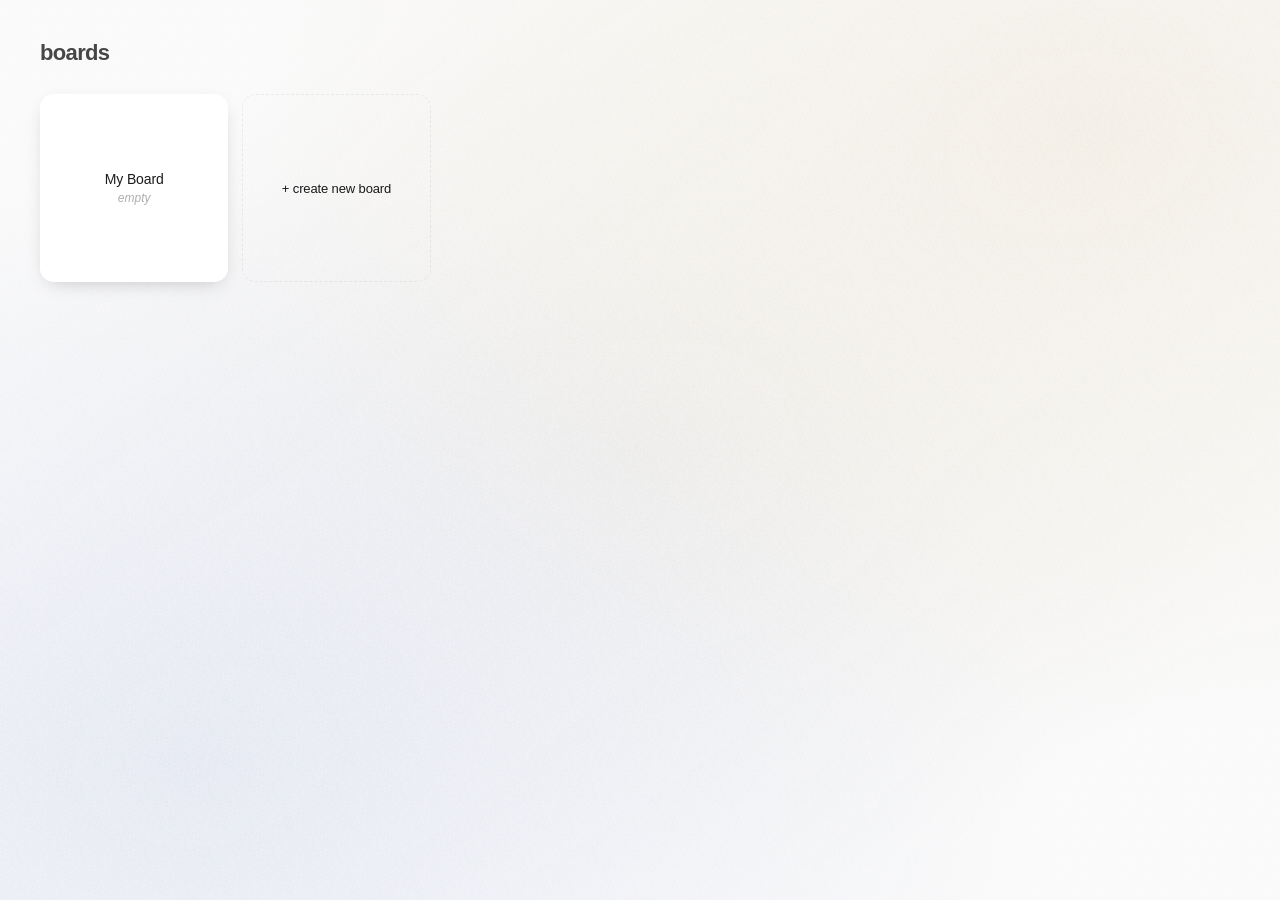
==== commit f1b5dab9: "feat: board management" ====
--- a/app.html
+++ b/app.html
@@ -22,7 +22,10 @@
     </script>
   </head>
   <body>
-    <div class="board no-scrollbar" id="board"></div>
+    <div class="app-layout" id="appLayout">
+      <div class="board-view no-scrollbar" id="boardView"></div>
+      <div class="board no-scrollbar" id="board"></div>
+    </div>
 
     <input type="file" id="importInput" accept=".json" hidden />
 
--- a/styles.css
+++ b/styles.css
@@ -250,9 +250,239 @@
   scrollbar-width: none;
 }
 
-.board {
+.app-layout {
   height: 100%;
   width: 100%;
+  position: relative;
+}
+
+.board-view {
+  position: absolute;
+  inset: 0;
+  display: flex;
+  flex-direction: column;
+  padding: 40px;
+  overflow-y: auto;
+  opacity: 1;
+  transform: scale(1);
+  transition:
+    opacity 0.4s var(--curve),
+    transform 0.4s var(--curve),
+    visibility 0s 0s;
+}
+.board-view.hidden {
+  opacity: 0;
+  transform: scale(0.96);
+  pointer-events: none;
+  visibility: hidden;
+  transition:
+    opacity 0.35s var(--curve),
+    transform 0.35s var(--curve),
+    visibility 0s 0.35s;
+}
+
+.board-view-header {
+  display: flex;
+  align-items: center;
+  justify-content: space-between;
+  margin-bottom: 28px;
+}
+
+.board-view-title {
+  font-size: 22px;
+  font-weight: 600;
+  letter-spacing: -0.03em;
+  opacity: 0.8;
+}
+
+.board-view-grid {
+  display: grid;
+  grid-template-columns: repeat(auto-fill, minmax(180px, 1fr));
+  gap: 14px;
+  align-content: start;
+}
+
+.board-card {
+  display: flex;
+  flex-direction: column;
+  align-items: center;
+  justify-content: center;
+  gap: 6px;
+  padding: 16px;
+  border: none;
+  background: var(--card);
+  color: var(--fg);
+  cursor: pointer;
+  border-radius: 14px;
+  text-align: center;
+  font-family: inherit;
+  font-size: 14px;
+  box-shadow: var(--card-shadow);
+  aspect-ratio: 1;
+  transition:
+    transform 0.25s var(--curve),
+    box-shadow 0.25s var(--curve),
+    opacity 0.35s var(--curve);
+  animation: boardCardEnter 0.4s var(--curve) both;
+  position: relative;
+  overflow: hidden;
+}
+.board-card:hover {
+  transform: translateY(-2px);
+  box-shadow: 0 12px 32px -12px rgba(0, 0, 0, 0.3);
+}
+.board-card:active {
+  transform: translateY(0);
+}
+
+.board-card-body {
+  display: flex;
+  flex-direction: column;
+  gap: 4px;
+  min-width: 0;
+  pointer-events: none;
+}
+
+.board-card-name {
+  font-weight: 500;
+  letter-spacing: -0.01em;
+  overflow: hidden;
+  text-overflow: ellipsis;
+  white-space: nowrap;
+  padding: 0 4px;
+}
+
+.board-card-count {
+  font-size: 12px;
+  opacity: 0.35;
+  font-variant-numeric: tabular-nums;
+}
+.board-card-empty {
+  font-style: italic;
+}
+
+.board-card-new {
+  border: 1.5px dashed var(--line);
+  background: none;
+  box-shadow: none;
+  justify-content: center;
+  opacity: 0.35;
+  transition:
+    opacity 0.25s var(--curve),
+    border-color 0.25s var(--curve);
+  animation: boardCardEnter 0.4s var(--curve) both;
+}
+.board-card-new:hover {
+  opacity: 0.7;
+  border-color: color-mix(in srgb, var(--fg) 25%, transparent);
+  transform: none;
+  box-shadow: none;
+}
+.board-card-new:active {
+  transform: none;
+}
+.board-card-new-label {
+  font-size: 13px;
+  font-weight: 400;
+  letter-spacing: -0.01em;
+}
+
+.board-card-del {
+  position: absolute;
+  top: 6px;
+  right: 6px;
+  display: flex;
+  align-items: center;
+  justify-content: center;
+  width: 24px;
+  height: 24px;
+  padding: 0;
+  border: none;
+  background: none;
+  color: var(--fg);
+  cursor: pointer;
+  border-radius: 6px;
+  line-height: 0;
+  opacity: 0;
+  transition:
+    opacity 0.2s var(--curve),
+    background-color 0.2s var(--curve);
+  z-index: 1;
+}
+.board-card:hover .board-card-del {
+  opacity: 0.3;
+}
+.board-card-del:hover {
+  opacity: 1 !important;
+  background: var(--hover);
+}
+.board-card-del svg {
+  width: 12px;
+  height: 12px;
+}
+
+@keyframes boardCardEnter {
+  from {
+    opacity: 0;
+    transform: translateY(8px) scale(0.97);
+  }
+  to {
+    opacity: 1;
+    transform: translateY(0) scale(1);
+  }
+}
+
+.board-back-btn {
+  position: fixed;
+  top: 12px;
+  left: 12px;
+  z-index: 30;
+  display: flex;
+  align-items: center;
+  justify-content: center;
+  width: 32px;
+  height: 32px;
+  padding: 0;
+  border: none;
+  background: var(--hover);
+  color: var(--fg);
+  cursor: pointer;
+  border-radius: 10px;
+  line-height: 0;
+  opacity: 0.6;
+  transition:
+    opacity 0.25s var(--curve),
+    background-color 0.2s var(--curve),
+    transform 0.25s var(--curve);
+  animation: backBtnEnter 0.35s var(--curve) both;
+}
+.board-back-btn:hover {
+  opacity: 1;
+  background: color-mix(in srgb, var(--fg) 10%, transparent);
+  transform: scale(1.05);
+}
+.board-back-btn:active {
+  transform: scale(0.95);
+}
+.board-back-btn svg {
+  width: 18px;
+  height: 18px;
+}
+
+@keyframes backBtnEnter {
+  from {
+    opacity: 0;
+    transform: scale(0.8) translateX(-6px);
+  }
+  to {
+    opacity: 0.6;
+    transform: scale(1) translateX(0);
+  }
+}
+
+.board {
+  position: absolute;
+  inset: 0;
   display: flex;
   flex-wrap: wrap;
   align-content: flex-start;
@@ -261,6 +491,41 @@
   padding: 40px 40px 0;
   overflow-y: auto;
   overflow-x: hidden;
+  opacity: 0;
+  transform: scale(0.96);
+  pointer-events: none;
+  transition:
+    opacity 0.4s var(--curve),
+    transform 0.4s var(--curve);
+}
+.board.visible {
+  opacity: 1;
+  transform: scale(1);
+  pointer-events: auto;
+}
+
+.board-title {
+  width: 100%;
+  text-align: center;
+  font-size: 11px;
+  font-weight: 500;
+  letter-spacing: 0.08em;
+  text-transform: lowercase;
+  color: var(--fg);
+  opacity: 0.18;
+  padding: 2px 10px;
+  padding-bottom: 20px;
+  flex: 0 0 auto;
+  cursor: default;
+  transition: opacity 0.2s var(--curve);
+  border-radius: 8px;
+}
+.board-title:hover {
+  opacity: 0.35;
+}
+.board-title.editing {
+  outline: none;
+  cursor: text;
 }
 
 .column {
@@ -1266,6 +1531,7 @@
   body {
     display: block;
   }
+
   .board {
     flex-wrap: nowrap;
     overflow-x: auto;
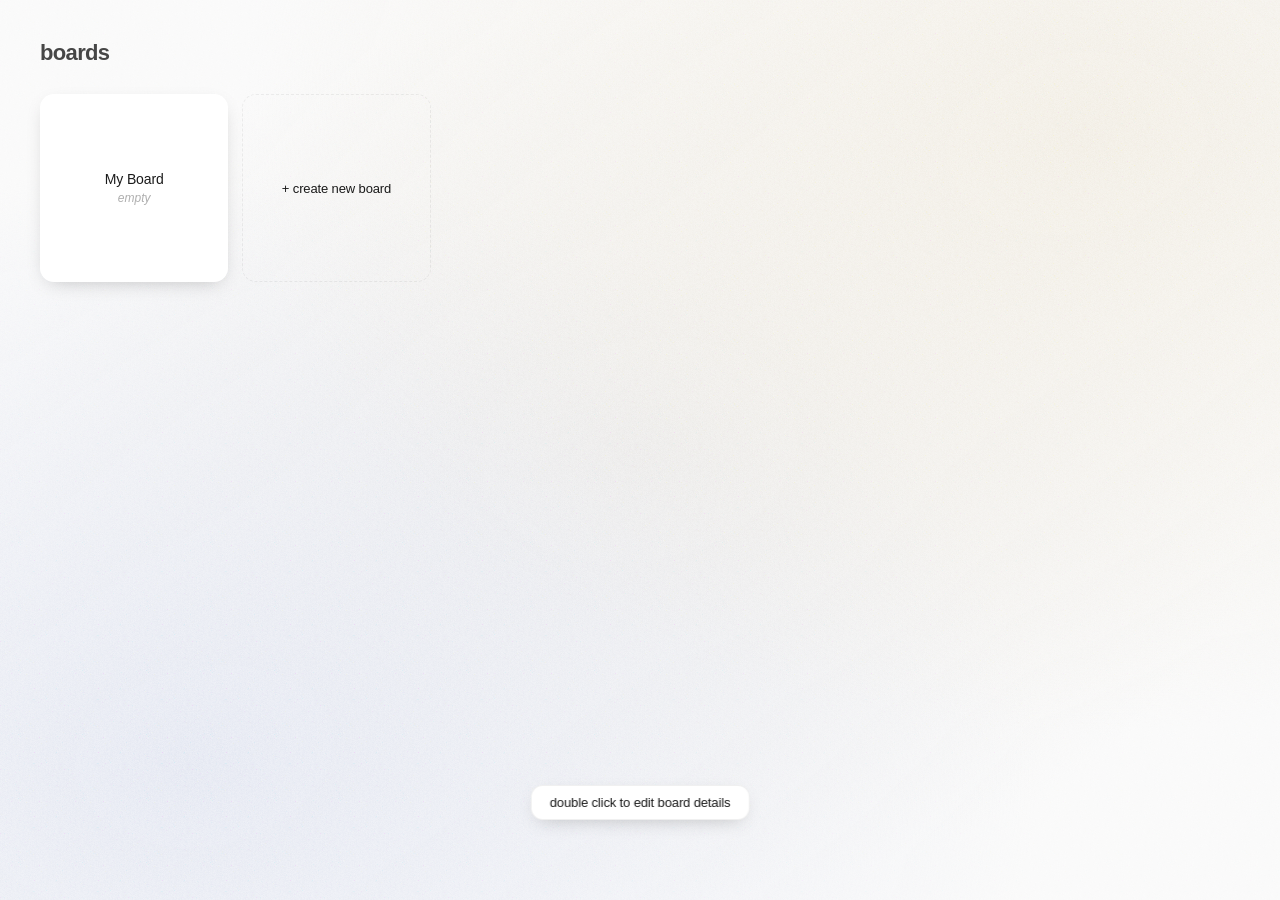
==== commit 8c9d5e3b: "feat: board management" ====
--- a/app.html
+++ b/app.html
@@ -49,7 +49,53 @@
             ></div>
           </div>
         </div>
+        <div class="editor-subtasks" id="editorSubtasks"></div>
         <div class="card-color-picker" id="cardColorPicker"></div>
+      </div>
+    </div>
+
+    <div class="editor-overlay" id="boardEditorOverlay">
+      <div class="editor-backdrop" id="boardEditorBackdrop"></div>
+      <div class="editor-modal" id="boardEditorModal">
+        <button
+          class="editor-close"
+          id="boardEditorCloseBtn"
+          title="close (esc)"
+        ></button>
+          <div class="board-editor-scroll no-scrollbar">
+            <div class="board-editor-wrap">
+              <input
+                type="text"
+                class="board-editor-input"
+                id="boardEditorNameInput"
+                placeholder="board title"
+                autocomplete="off"
+              />
+
+              <div class="board-editor-emoji-row">
+                <span
+                  class="board-editor-current-emoji"
+                  id="boardEditorCurrentEmoji"
+                  >📋</span
+                >
+                <button
+                  type="button"
+                  class="board-editor-clear-emoji"
+                  id="boardEditorClearEmojiBtn"
+                ></button>
+              </div>
+              <div
+                class="board-editor-emoji-grid"
+                id="boardEditorEmojiGrid"
+              ></div>
+
+              <div
+                class="board-editor-color-grid"
+                id="boardEditorColorGrid"
+              ></div>
+            </div>
+          </div>
+        </div>
       </div>
     </div>
 
@@ -86,6 +132,6 @@
 
     <div class="timer-stack" id="timerStack" aria-live="polite"></div>
 
-    <script src="script.js"></script>
+    <script type="module" src="js/app.js"></script>
   </body>
 </html>
--- a/styles.css
+++ b/styles.css
@@ -16,99 +16,6 @@
   --grad-2: #e0e4f0;
 
   color-scheme: light;
-}
-
-:root[data-theme="dark"] {
-  --color-paper: #0d0d0f;
-  --color-ink: #ececed;
-  --color-shelf: #161618;
-
-  --card: #1a1a1d;
-  --line: rgba(255, 255, 255, 0.08);
-  --hover: rgba(255, 255, 255, 0.05);
-  --card-shadow: 0 10px 28px -12px rgba(0, 0, 0, 0.75);
-  --grad-1: #0a0a18;
-  --grad-2: #16102a;
-
-  color-scheme: dark;
-}
-
-:root[data-theme="midnight"] {
-  --color-paper: #0b0e1a;
-  --color-ink: #b8c5e0;
-  --color-shelf: #11152a;
-  --card: #161b35;
-  --line: rgba(255, 255, 255, 0.06);
-  --hover: rgba(255, 255, 255, 0.04);
-  --card-shadow: 0 10px 28px -12px rgba(0, 0, 0, 0.8);
-  --grad-1: #060a1a;
-  --grad-2: #0f0a2a;
-  color-scheme: dark;
-}
-
-:root[data-theme="forest"] {
-  --color-paper: #0d1610;
-  --color-ink: #b8d0b8;
-  --color-shelf: #121f16;
-  --card: #172a1d;
-  --line: rgba(255, 255, 255, 0.06);
-  --hover: rgba(255, 255, 255, 0.04);
-  --card-shadow: 0 10px 28px -12px rgba(0, 0, 0, 0.75);
-  --grad-1: #070d0a;
-  --grad-2: #06100e;
-  color-scheme: dark;
-}
-
-:root[data-theme="sunset"] {
-  --color-paper: #fdf3ea;
-  --color-ink: #3a2a24;
-  --color-shelf: #ffffff;
-  --card: #ffffff;
-  --line: rgba(0, 0, 0, 0.06);
-  --hover: rgba(0, 0, 0, 0.035);
-  --card-shadow: 0 6px 20px -8px rgba(0, 0, 0, 0.25);
-  --grad-1: #f5e6d3;
-  --grad-2: #f0d0c0;
-  color-scheme: light;
-}
-
-:root[data-theme="solarized-light"] {
-  --color-paper: #fdf6e3;
-  --color-ink: #586e75;
-  --color-shelf: #eee8d5;
-  --card: #fdf6e3;
-  --line: rgba(0, 0, 0, 0.1);
-  --hover: rgba(0, 0, 0, 0.06);
-  --card-shadow: 0 6px 20px -8px rgba(0, 0, 0, 0.25);
-  --grad-1: #f0eee0;
-  --grad-2: #d8e4f0;
-  color-scheme: light;
-}
-
-:root[data-theme="catppuccin"] {
-  --color-paper: #1e1e2e;
-  --color-ink: #cdd6f4;
-  --color-shelf: #181825;
-  --card: #252540;
-  --line: rgba(255, 255, 255, 0.06);
-  --hover: rgba(255, 255, 255, 0.05);
-  --card-shadow: 0 10px 28px -12px rgba(0, 0, 0, 0.75);
-  --grad-1: #11101a;
-  --grad-2: #1a142a;
-  color-scheme: dark;
-}
-
-:root[data-theme="solarized-dark"] {
-  --color-paper: #002b36;
-  --color-ink: #839496;
-  --color-shelf: #073642;
-  --card: #073642;
-  --line: rgba(255, 255, 255, 0.08);
-  --hover: rgba(255, 255, 255, 0.06);
-  --card-shadow: 0 10px 28px -12px rgba(0, 0, 0, 0.75);
-  --grad-1: #0a1410;
-  --grad-2: #14100a;
-  color-scheme: dark;
 }
 
 :root[data-theme="dark"] {
@@ -343,6 +250,12 @@
   pointer-events: none;
 }
 
+.board-card-emoji {
+  font-size: 28px;
+  line-height: 1.2;
+  pointer-events: none;
+}
+
 .board-card-name {
   font-weight: 500;
   letter-spacing: -0.01em;
@@ -350,6 +263,15 @@
   text-overflow: ellipsis;
   white-space: nowrap;
   padding: 0 4px;
+  pointer-events: auto;
+}
+.board-card-name.editing {
+  outline: none;
+  cursor: text;
+  white-space: normal;
+  background: var(--bg);
+  border-radius: 4px;
+  box-shadow: 0 0 0 2px var(--line);
 }
 
 .board-card-count {
@@ -468,7 +390,6 @@
   width: 18px;
   height: 18px;
 }
-
 @keyframes backBtnEnter {
   from {
     opacity: 0;
@@ -484,19 +405,15 @@
   position: absolute;
   inset: 0;
   display: flex;
-  flex-wrap: wrap;
-  align-content: flex-start;
-  justify-content: center;
-  gap: 22px;
+  flex-direction: column;
   padding: 40px 40px 0;
-  overflow-y: auto;
-  overflow-x: hidden;
   opacity: 0;
   transform: scale(0.96);
   pointer-events: none;
   transition:
     opacity 0.4s var(--curve),
     transform 0.4s var(--curve);
+  overflow: hidden;
 }
 .board.visible {
   opacity: 1;
@@ -504,8 +421,25 @@
   pointer-events: auto;
 }
 
+.board-title-area {
+  display: flex;
+  align-items: center;
+  justify-content: center;
+  gap: 8px;
+  flex: 0 0 auto;
+  width: 100%;
+  padding-bottom: 20px;
+}
+
+.board-emoji-badge {
+  font-size: 18px;
+  line-height: 1;
+  opacity: 0.3;
+  flex: 0 0 auto;
+}
+
 .board-title {
-  width: 100%;
+  width: auto;
   text-align: center;
   font-size: 11px;
   font-weight: 500;
@@ -514,9 +448,8 @@
   color: var(--fg);
   opacity: 0.18;
   padding: 2px 10px;
-  padding-bottom: 20px;
   flex: 0 0 auto;
-  cursor: default;
+  cursor: pointer;
   transition: opacity 0.2s var(--curve);
   border-radius: 8px;
 }
@@ -526,6 +459,18 @@
 .board-title.editing {
   outline: none;
   cursor: text;
+}
+
+.board-columns {
+  display: flex;
+  flex-wrap: wrap;
+  align-content: flex-start;
+  justify-content: center;
+  gap: 22px;
+  flex: 1;
+  min-height: 0;
+  overflow-y: auto;
+  overflow-x: hidden;
 }
 
 .column {
@@ -602,12 +547,15 @@
 }
 
 .card {
+  display: flex;
+  align-items: flex-start;
+  gap: 0;
   position: relative;
   background: var(--card-bg, var(--card));
   color: var(--card-fg, var(--fg));
   border: 1px solid var(--line);
   border-radius: 14px;
-  padding: 14px 38px 14px 16px;
+  padding: 14px 38px 14px 10px;
   margin-bottom: 8px;
   cursor: pointer;
   font-size: 15px;
@@ -617,10 +565,13 @@
   transition:
     transform 0.25s var(--curve),
     box-shadow 0.25s var(--curve),
-    opacity 0.25s var(--curve),
+    opacity 0.4s var(--curve),
     border-color 0.25s var(--curve),
     background-color 0.4s var(--curve),
     color 0.4s var(--curve);
+}
+.card.done {
+  opacity: 0.5;
 }
 .card:hover {
   transform: translateY(-1px);
@@ -629,6 +580,10 @@
 }
 .card.dragging {
   opacity: 0.35;
+}
+.card.subtask-hover {
+  border-color: var(--fg);
+  box-shadow: 0 0 0 2px color-mix(in srgb, var(--fg) 20%, transparent);
 }
 .card-enter {
   animation: cardEnter 520ms var(--curve) both;
@@ -670,10 +625,85 @@
 }
 .card-title {
   display: block;
+  position: relative;
   text-transform: none;
   overflow-wrap: break-word;
   word-break: break-word;
 }
+.card-checkbox {
+  display: flex;
+  align-items: center;
+  justify-content: center;
+  flex: 0 0 auto;
+  width: 24px;
+  height: 24px;
+  padding: 0;
+  margin: 2px 4px 0 0;
+  border: none;
+  background: none;
+  color: var(--fg);
+  cursor: pointer;
+  border-radius: 999px;
+  line-height: 0;
+  opacity: 0.25;
+  transition:
+    opacity 0.2s var(--curve),
+    transform 0.2s var(--curve);
+  -webkit-tap-highlight-color: transparent;
+}
+.card-checkbox:hover {
+  opacity: 0.8;
+  transform: scale(1.15);
+}
+.card-checkbox svg {
+  width: 18px;
+  height: 18px;
+}
+.card-checkbox .cb-check {
+  stroke-dasharray: 12;
+  stroke-dashoffset: 12;
+  transition: stroke-dashoffset 0.4s var(--curve);
+}
+.card.done .card-checkbox {
+  opacity: 0.65;
+}
+.card.done .card-checkbox .cb-check {
+  stroke-dashoffset: 0;
+}
+
+.card-body {
+  flex: 1;
+  min-width: 0;
+}
+
+.card.done .card-title {
+  opacity: 0.5;
+}
+.card-strike {
+  position: absolute;
+  left: 0;
+  top: 50%;
+  width: 100%;
+  height: 1.5px;
+  background: currentColor;
+  opacity: 0.55;
+  transform: scaleX(0);
+  transform-origin: left center;
+  transition: transform 0.4s var(--curve);
+  pointer-events: none;
+}
+.card.done .card-strike {
+  transform: scaleX(1);
+}
+
+.card-subtasks {
+  font-size: 11px;
+  font-weight: 400;
+  letter-spacing: -0.01em;
+  opacity: 0.35;
+  margin-top: 6px;
+}
+
 .card-x {
   position: absolute;
   right: 10px;
@@ -735,18 +765,27 @@
   align-items: center;
   justify-content: center;
   padding: 32px;
-  opacity: 0;
   pointer-events: none;
-  transition: opacity 0.4s var(--curve);
+  visibility: hidden;
+  transition: visibility 0.4s;
 }
 .editor-overlay.open {
-  opacity: 1;
   pointer-events: auto;
+  visibility: visible;
 }
 .editor-backdrop {
   position: absolute;
   inset: 0;
-  background: color-mix(in srgb, var(--bg) 65%, transparent);
+  background-color: transparent;
+  -webkit-backdrop-filter: blur(0px);
+  backdrop-filter: blur(0px);
+  transition:
+    background-color 0.4s var(--curve),
+    backdrop-filter 0.4s var(--curve),
+    -webkit-backdrop-filter 0.4s var(--curve);
+}
+.editor-overlay.open .editor-backdrop {
+  background-color: color-mix(in srgb, var(--bg) 65%, transparent);
   -webkit-backdrop-filter: blur(8px);
   backdrop-filter: blur(8px);
 }
@@ -911,6 +950,114 @@
   opacity: 1;
 }
 
+.editor-subtasks {
+  margin-top: 16px;
+  padding-top: 14px;
+  border-top: 1px solid var(--line);
+  opacity: 0;
+  transform: translateY(-4px);
+  transition:
+    opacity 0.25s var(--curve),
+    transform 0.25s var(--curve);
+}
+.editor-overlay.open .editor-subtasks {
+  opacity: 1;
+  transform: translateY(0);
+}
+.subtask-item {
+  display: flex;
+  align-items: center;
+  gap: 8px;
+  padding: 5px 0;
+}
+.subtask-cb {
+  display: flex;
+  align-items: center;
+  justify-content: center;
+  flex: 0 0 auto;
+  width: 20px;
+  height: 20px;
+  padding: 0;
+  border: none;
+  background: none;
+  color: var(--fg);
+  cursor: pointer;
+  border-radius: 999px;
+  line-height: 0;
+  opacity: 0.3;
+  transition:
+    opacity 0.2s var(--curve),
+    transform 0.2s var(--curve);
+}
+.subtask-cb:hover {
+  opacity: 0.8;
+  transform: scale(1.15);
+}
+.subtask-cb svg {
+  width: 16px;
+  height: 16px;
+}
+.subtask-item.subtask-done .subtask-text {
+  text-decoration: line-through;
+  opacity: 0.4;
+}
+.subtask-item.subtask-done .subtask-cb {
+  opacity: 0.6;
+}
+.subtask-text {
+  flex: 1;
+  font-size: 13.5px;
+  font-weight: 300;
+  letter-spacing: -0.01em;
+  line-height: 1.4;
+  overflow-wrap: break-word;
+  word-break: break-word;
+}
+.subtask-del {
+  display: flex;
+  align-items: center;
+  justify-content: center;
+  flex: 0 0 auto;
+  padding: 4px;
+  border: none;
+  background: none;
+  color: var(--fg);
+  cursor: pointer;
+  opacity: 0;
+  border-radius: 6px;
+  line-height: 0;
+  transition:
+    opacity 0.2s var(--curve),
+    background 0.2s var(--curve);
+}
+.subtask-item:hover .subtask-del {
+  opacity: 0.3;
+}
+.subtask-del:hover {
+  opacity: 1 !important;
+  background: var(--hover);
+}
+.subtask-add-row {
+  display: flex;
+  align-items: center;
+  padding: 6px 0 2px;
+}
+.subtask-input {
+  flex: 1;
+  border: none;
+  background: none;
+  outline: none;
+  font-family: inherit;
+  font-size: 13px;
+  font-weight: 300;
+  color: var(--fg);
+  padding: 4px 0;
+}
+.subtask-input::placeholder {
+  color: var(--fg);
+  opacity: 0.2;
+}
+
 .card-color-picker {
   margin-top: 14px;
   display: flex;
@@ -975,7 +1122,6 @@
   opacity: 0.4;
   pointer-events: none;
   z-index: 10;
-  transform: translateY(15%);
   will-change: left, top;
   transition:
     left 80ms cubic-bezier(0.16, 1, 0.3, 1),
@@ -1041,18 +1187,27 @@
   align-items: flex-start;
   justify-content: center;
   padding: 13vh 24px 24px;
-  opacity: 0;
   pointer-events: none;
-  transition: opacity 0.3s var(--curve);
+  visibility: hidden;
+  transition: visibility 0.3s;
 }
 .palette-overlay.open {
-  opacity: 1;
   pointer-events: auto;
+  visibility: visible;
 }
 .palette-backdrop {
   position: absolute;
   inset: 0;
-  background: color-mix(in srgb, var(--bg) 58%, transparent);
+  background-color: transparent;
+  -webkit-backdrop-filter: blur(0px);
+  backdrop-filter: blur(0px);
+  transition:
+    background-color 0.3s var(--curve),
+    backdrop-filter 0.3s var(--curve),
+    -webkit-backdrop-filter 0.3s var(--curve);
+}
+.palette-overlay.open .palette-backdrop {
+  background-color: color-mix(in srgb, var(--bg) 58%, transparent);
   -webkit-backdrop-filter: blur(7px);
   backdrop-filter: blur(7px);
 }
@@ -1527,32 +1682,98 @@
   opacity: 0.65;
 }
 
+.emoji-pick-header {
+  padding: 12px 12px 6px;
+  font-size: 13px;
+  font-weight: 400;
+  opacity: 0.5;
+  letter-spacing: -0.01em;
+  text-transform: lowercase;
+  transition: opacity 0.2s var(--curve);
+}
+
+.emoji-grid {
+  display: grid;
+  grid-template-columns: repeat(8, 1fr);
+  gap: 2px;
+  padding: 6px;
+}
+
+.emoji-cell {
+  display: flex;
+  align-items: center;
+  justify-content: center;
+  aspect-ratio: 1;
+  border: none;
+  background: none;
+  cursor: pointer;
+  font-size: 22px;
+  border-radius: 10px;
+  color: var(--fg);
+  transition:
+    background-color 0.15s var(--curve),
+    transform 0.15s var(--curve);
+}
+
+.emoji-cell:hover {
+  background: var(--hover);
+  transform: scale(1.15);
+}
+
+.emoji-cell.active {
+  background: var(--hover);
+  box-shadow: 0 0 0 2px color-mix(in srgb, var(--fg) 20%, transparent);
+}
+
+.emoji-cell.selected {
+  background: var(--hover);
+  transform: scale(1.15);
+  box-shadow: 0 0 0 2px color-mix(in srgb, var(--fg) 35%, transparent);
+}
+
+@media (max-width: 640px) {
+  .emoji-grid {
+    grid-template-columns: repeat(6, 1fr);
+  }
+  .emoji-cell {
+    font-size: 26px;
+  }
+}
+
 @media (max-width: 640px) {
   body {
     display: block;
   }
 
   .board {
-    flex-wrap: nowrap;
-    overflow-x: auto;
-    overflow-y: hidden;
-    gap: 14px;
+    flex-direction: column;
     padding: 44px 16px 24px;
+    overflow-y: auto;
+    overflow-x: hidden;
     -webkit-overflow-scrolling: touch;
-    scroll-snap-type: x proximity;
-    justify-content: unset;
+  }
+  .board-columns {
+    display: flex;
+    flex-direction: column;
+    gap: 24px;
+    width: 100%;
+    flex: 0 0 auto;
+    min-height: auto;
+    overflow: visible;
   }
   .column {
-    flex: 0 0 80vw;
-    max-width: 320px;
-    height: 100%;
-    scroll-snap-align: start;
+    flex: 0 0 auto;
+    width: 100%;
+    max-width: none;
+    height: auto;
+    max-height: none;
+    overflow: visible;
   }
   .cards {
-    flex: 1;
+    overflow: visible;
   }
   .card {
-    padding: 16px 40px 16px 16px;
+    padding: 16px 40px 16px 10px;
     font-size: 16px;
     margin-bottom: 10px;
     border-radius: 16px;
@@ -1643,11 +1864,18 @@
 @media (max-width: 380px) {
   .board {
     padding: 40px 12px 20px;
-    gap: 12px;
+  }
+  .board-columns {
+    display: flex;
+    flex-direction: column;
+    gap: 18px;
+    width: 100%;
   }
   .column {
-    flex: 0 0 92vw;
-    min-width: 0;
+    flex: 0 0 auto;
+    width: 100%;
+    height: auto;
+    max-height: none;
   }
   .column-header {
     padding: 6px 4px 10px;
@@ -1660,11 +1888,257 @@
 @media (min-width: 641px) and (max-width: 1024px) {
   .board {
     padding: 40px 24px 0;
+  }
+  .board-columns {
     gap: 18px;
   }
   .column {
     flex: 0 0 280px;
   }
+}
+
+.onboarding-hint {
+  position: fixed;
+  bottom: 80px;
+  left: 50%;
+  transform: translateX(-50%);
+  z-index: 80;
+  display: flex;
+  align-items: center;
+  gap: 7px;
+  padding: 9px 18px;
+  background: var(--sidebar);
+  border: 1px solid var(--line);
+  border-radius: 12px;
+  box-shadow: var(--card-shadow);
+  -webkit-backdrop-filter: blur(6px);
+  backdrop-filter: blur(6px);
+  font-size: 13px;
+  font-weight: 400;
+  letter-spacing: -0.01em;
+  color: var(--fg);
+  opacity: 0;
+  animation: onboardEnter 0.5s var(--curve) 0.6s forwards;
+  cursor: pointer;
+  -webkit-user-select: none;
+  user-select: none;
+  white-space: nowrap;
+  transition:
+    background-color 0.5s,
+    border-color 0.5s;
+}
+.onboarding-hint kbd {
+  display: inline-flex;
+  align-items: center;
+  justify-content: center;
+  min-width: 18px;
+  height: 20px;
+  padding: 0 5px;
+  border: 1px solid var(--line);
+  border-radius: 5px;
+  font-family: inherit;
+  font-size: 11.5px;
+  line-height: 1;
+  background: var(--hover);
+  opacity: 0.85;
+}
+.onboarding-hint.dismissing {
+  animation: onboardExit 0.35s var(--curve) forwards;
+  pointer-events: none;
+}
+@keyframes onboardEnter {
+  from {
+    opacity: 0;
+    transform: translateX(-50%) translateY(8px) scale(0.96);
+    filter: blur(4px);
+  }
+  to {
+    opacity: 1;
+    transform: translateX(-50%) translateY(0) scale(1);
+    filter: blur(0);
+  }
+}
+@keyframes onboardExit {
+  to {
+    opacity: 0;
+    transform: translateX(-50%) translateY(-6px) scale(0.96);
+    filter: blur(4px);
+  }
+}
+@media (max-width: 640px) {
+  .onboarding-hint {
+    bottom: 72px;
+    font-size: 12px;
+    padding: 8px 14px;
+    gap: 5px;
+  }
+  .onboarding-hint kbd {
+    font-size: 11px;
+    height: 18px;
+    min-width: 16px;
+  }
+}
+
+#boardEditorModal {
+  padding: 20px 20px 16px;
+}
+
+.board-editor-scroll {
+  flex: 1;
+  min-height: 0;
+  overflow-y: auto;
+  overflow-x: hidden;
+}
+
+.board-editor-wrap {
+  display: flex;
+  flex-direction: column;
+  gap: 12px;
+}
+
+.board-editor-input {
+  width: 100%;
+  padding: 10px 0;
+  font-family: inherit;
+  font-size: 16px;
+  font-weight: 400;
+  color: var(--fg);
+  background: none;
+  border: none;
+  border-bottom: 1.5px solid var(--line);
+  border-radius: 0;
+  outline: none;
+  transition: border-color 0.2s var(--curve);
+}
+
+.board-editor-input::placeholder {
+  color: var(--fg);
+  opacity: 0.2;
+}
+
+.board-editor-input:focus {
+  border-color: color-mix(in srgb, var(--fg) 30%, transparent);
+}
+
+.board-editor-emoji-row {
+  display: flex;
+  align-items: center;
+  gap: 6px;
+  opacity: 0.3;
+  font-size: 12px;
+  text-transform: lowercase;
+  letter-spacing: 0.03em;
+}
+
+.board-editor-current-emoji {
+  font-size: 16px;
+  display: inline-flex;
+  align-items: center;
+  justify-content: center;
+  width: 24px;
+  height: 24px;
+  user-select: none;
+}
+
+.board-editor-clear-emoji {
+  display: inline-flex;
+  align-items: center;
+  justify-content: center;
+  width: 16px;
+  height: 16px;
+  padding: 0;
+  border: none;
+  background: none;
+  color: var(--fg);
+  cursor: pointer;
+  font-size: 14px;
+  line-height: 0;
+  opacity: 0;
+  transition: opacity 0.2s var(--curve);
+}
+
+.board-editor-emoji-row:hover .board-editor-clear-emoji {
+  opacity: 0.5;
+}
+
+.board-editor-clear-emoji:hover {
+  opacity: 1 !important;
+}
+
+.board-editor-emoji-grid {
+  display: grid;
+  grid-template-columns: repeat(8, 1fr);
+  gap: 2px;
+  max-height: 104px;
+  overflow-y: auto;
+}
+
+.board-editor-emoji-item {
+  display: flex;
+  align-items: center;
+  justify-content: center;
+  font-size: 16px;
+  aspect-ratio: 1;
+  border: none;
+  background: none;
+  cursor: pointer;
+  border-radius: 6px;
+  transition: background-color 0.15s var(--curve);
+}
+
+.board-editor-emoji-item:hover {
+  background: var(--hover);
+}
+
+.board-editor-color-grid {
+  display: grid;
+  grid-template-columns: repeat(5, 1fr);
+  gap: 6px;
+}
+
+.board-editor-color-item {
+  aspect-ratio: 1.5;
+  border-radius: 8px;
+  border: 1.5px solid transparent;
+  cursor: pointer;
+  position: relative;
+  transition: border-color 0.2s var(--curve);
+  overflow: hidden;
+}
+
+.board-editor-color-item:hover {
+  border-color: color-mix(in srgb, var(--fg) 20%, transparent);
+}
+
+.board-editor-color-item.selected {
+  border-color: var(--fg);
+}
+
+.board-card.has-custom-color {
+  border: none;
+  box-shadow: 0 6px 20px -8px rgba(0, 0, 0, 0.15);
+}
+.board-card.has-custom-color:hover {
+  box-shadow: 0 12px 32px -12px rgba(0, 0, 0, 0.35);
+}
+.board-card.has-custom-color .board-card-name {
+  color: #ffffff;
+  text-shadow: 0 1px 3px rgba(0, 0, 0, 0.35);
+}
+.board-card.has-custom-color .board-card-count {
+  color: #ffffff;
+  opacity: 0.8;
+  text-shadow: 0 1px 2px rgba(0, 0, 0, 0.3);
+}
+.board-card.has-custom-color .board-card-del {
+  color: #ffffff;
+}
+
+.board {
+  transition:
+    opacity 0.4s var(--curve),
+    transform 0.4s var(--curve),
+    background 0.4s var(--curve);
 }
 
 @media (prefers-reduced-motion: reduce) {
